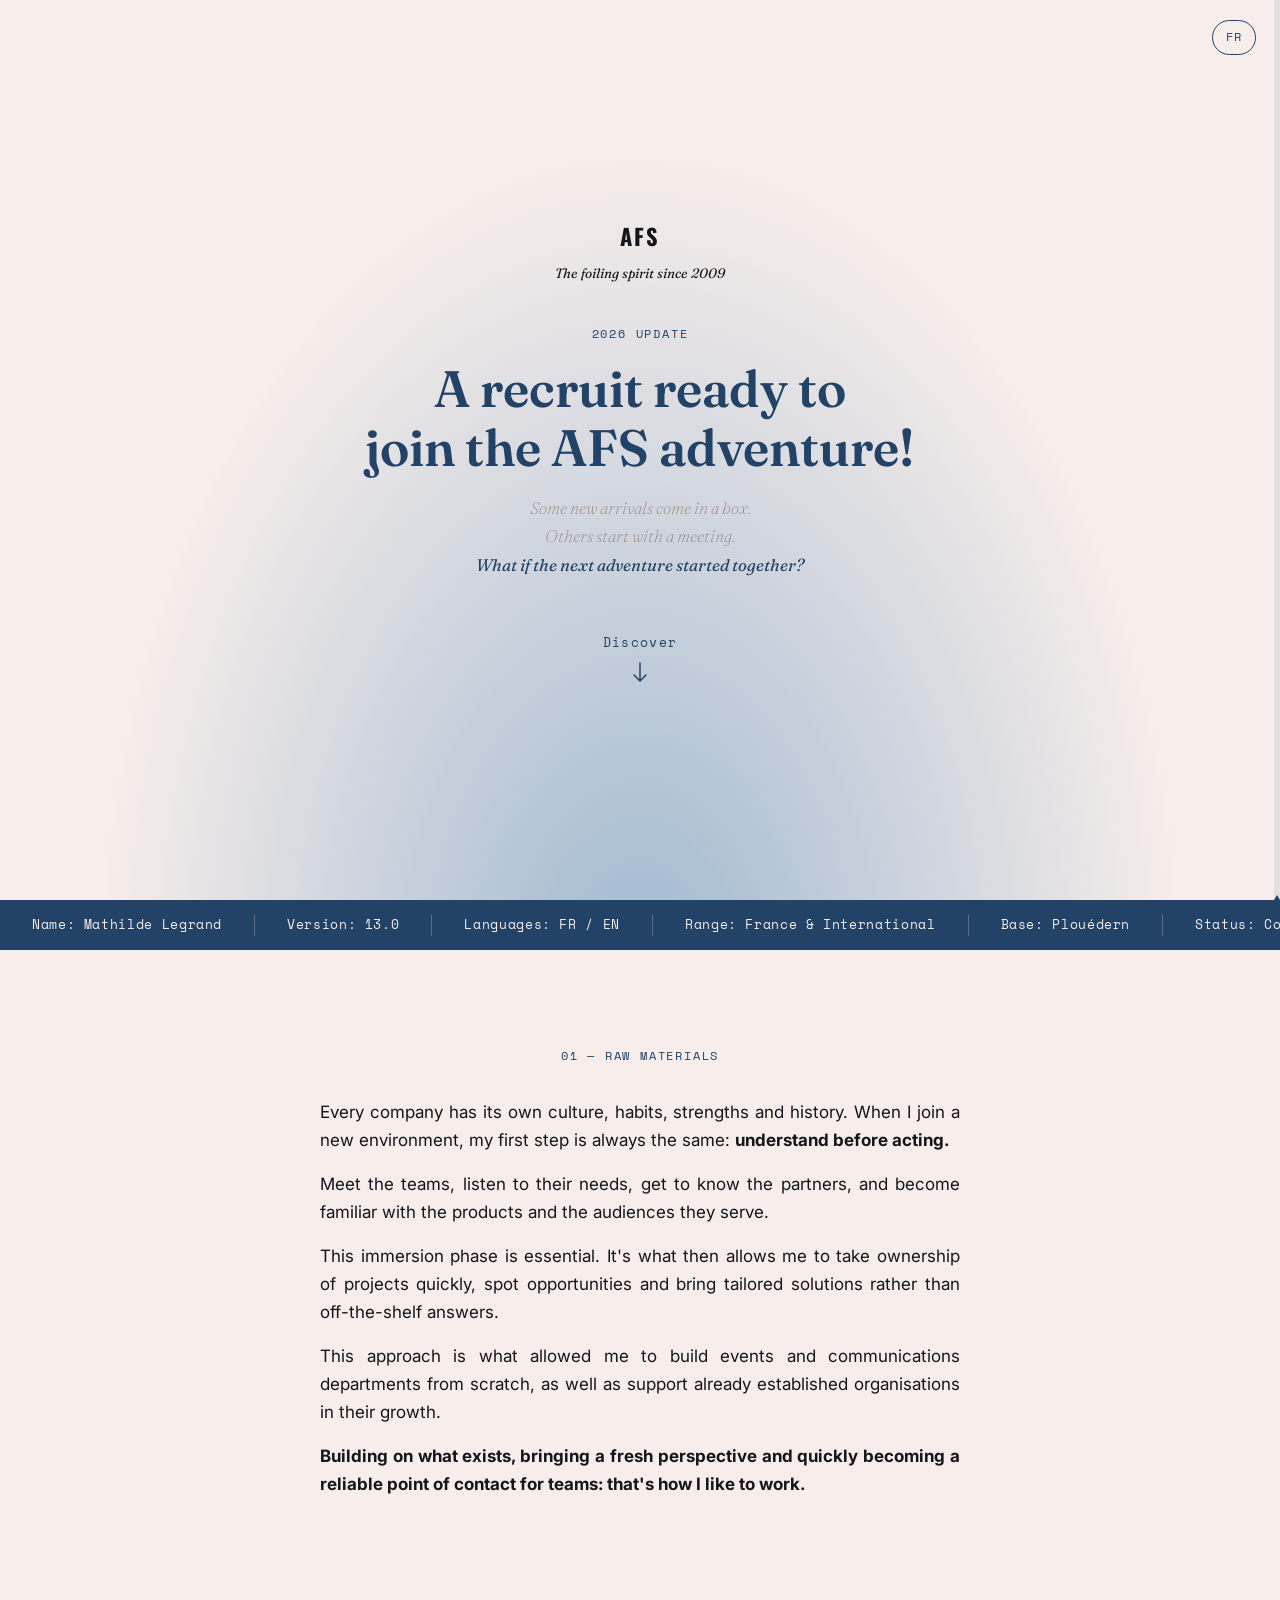
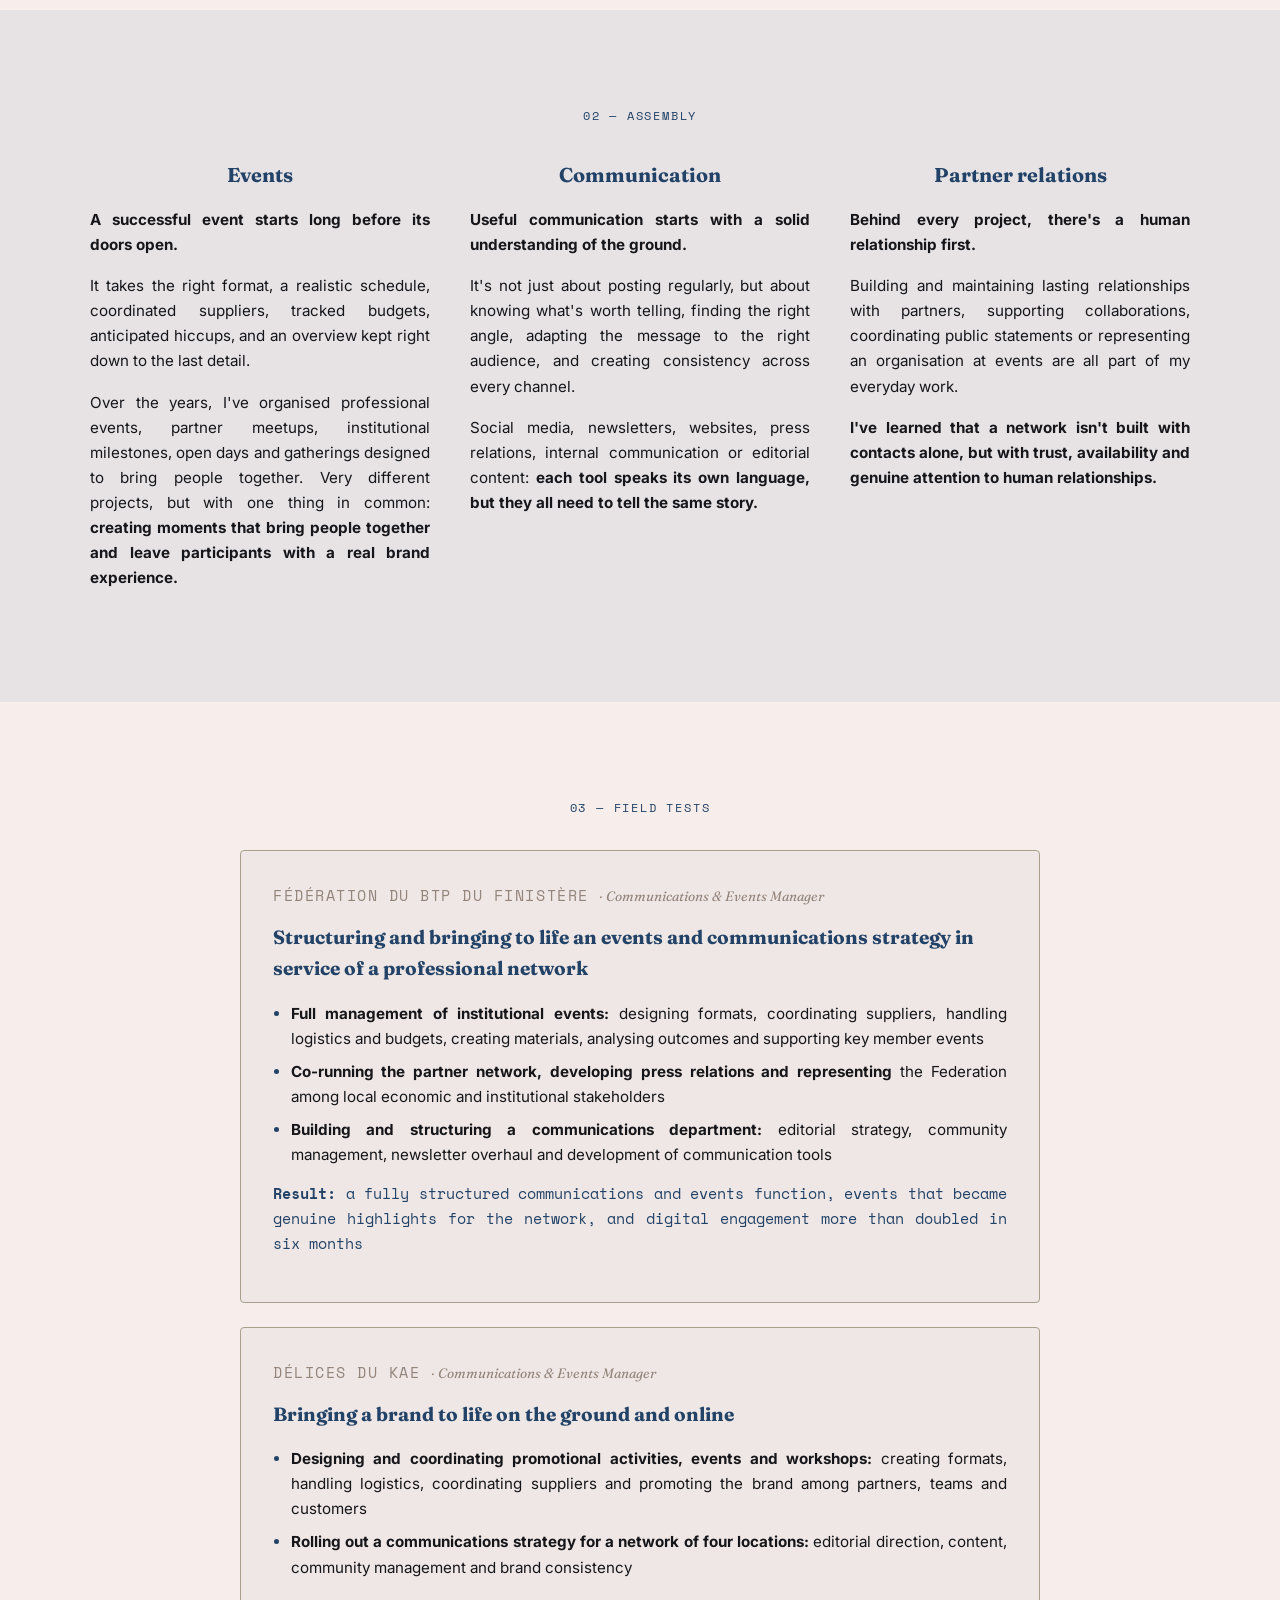
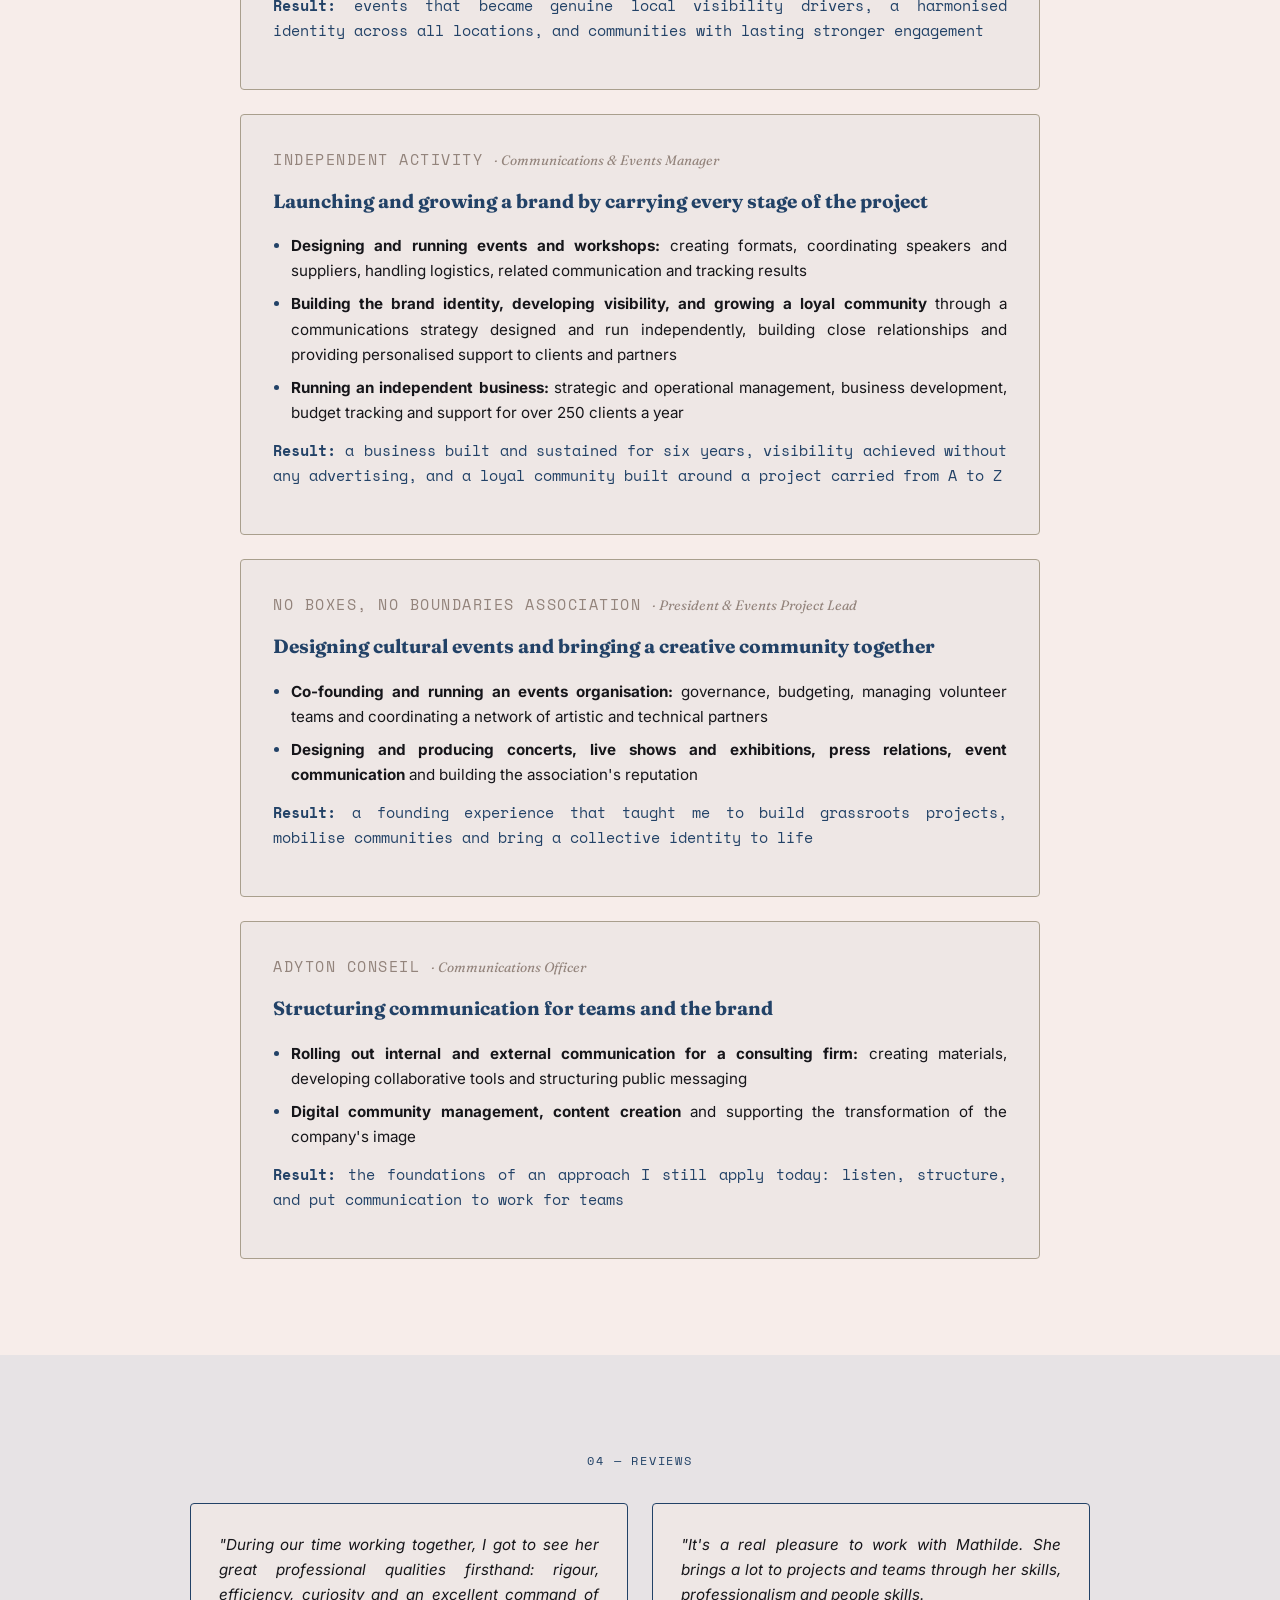
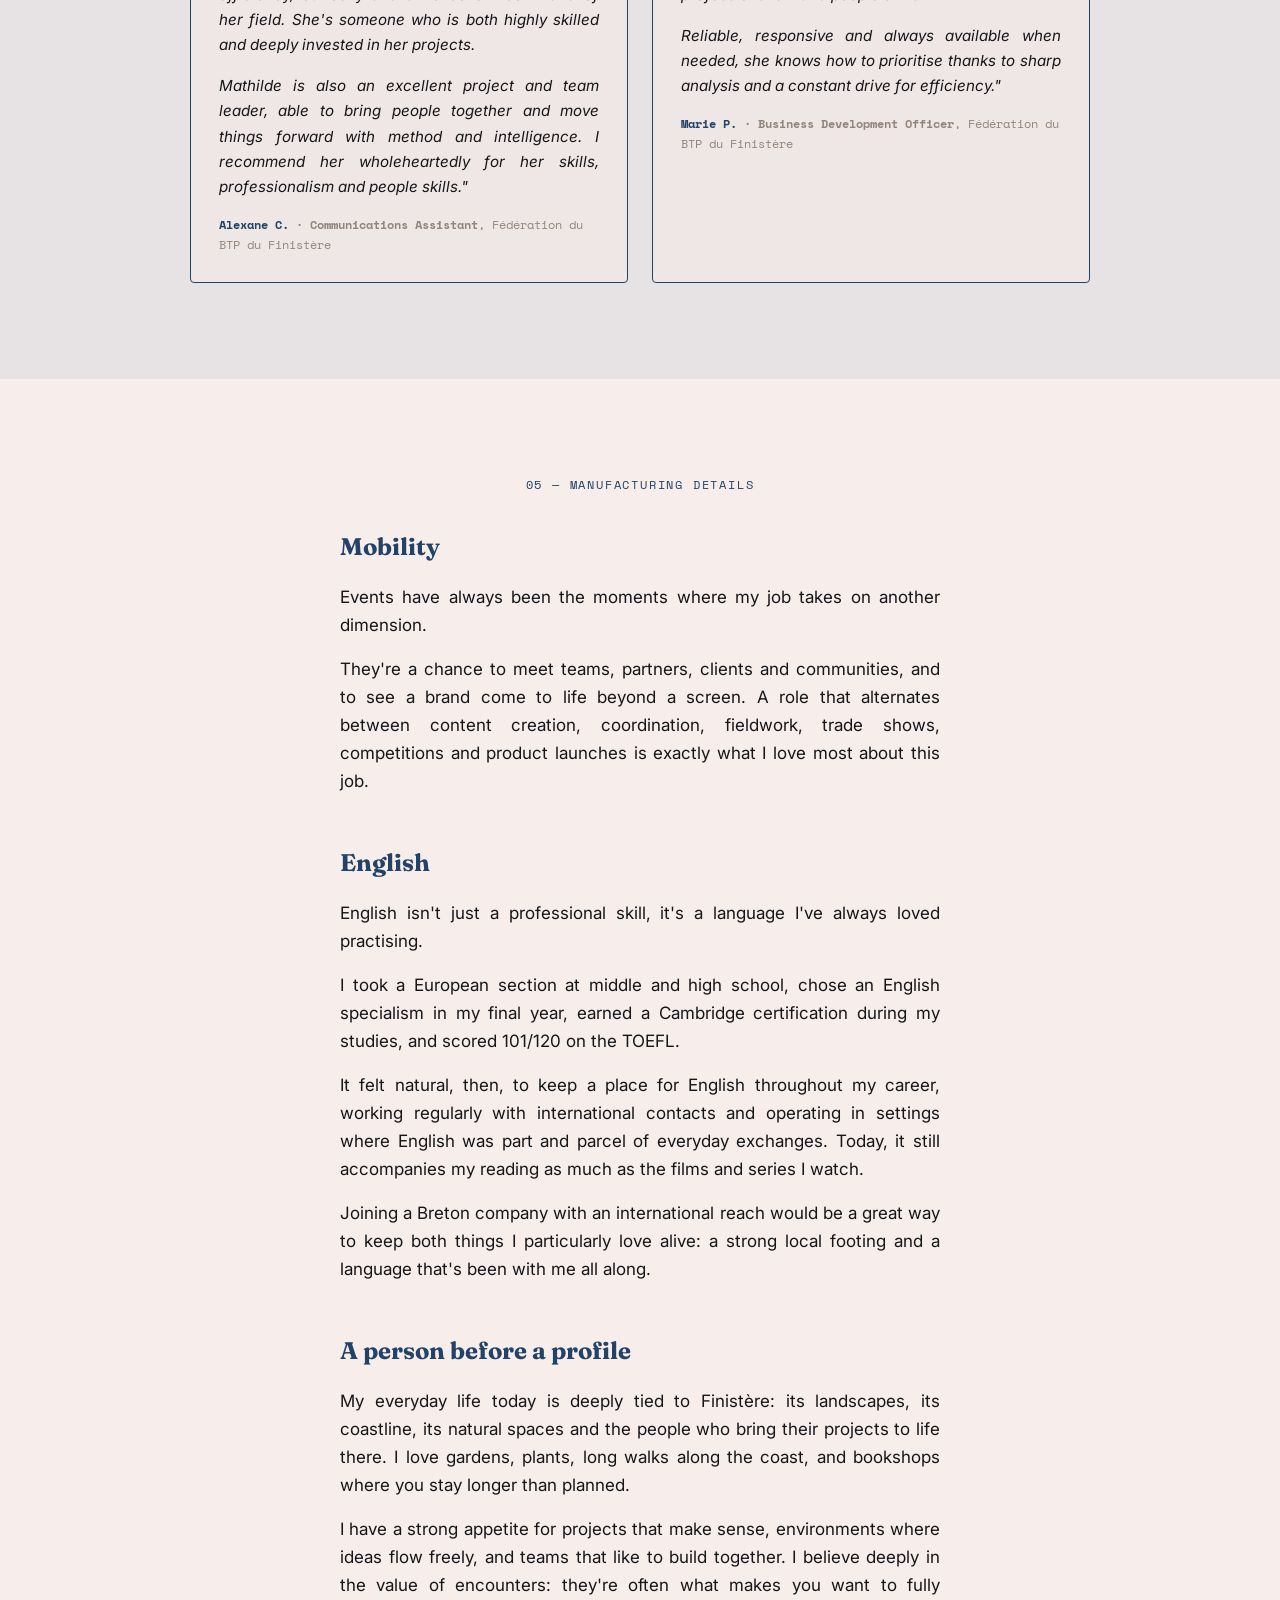
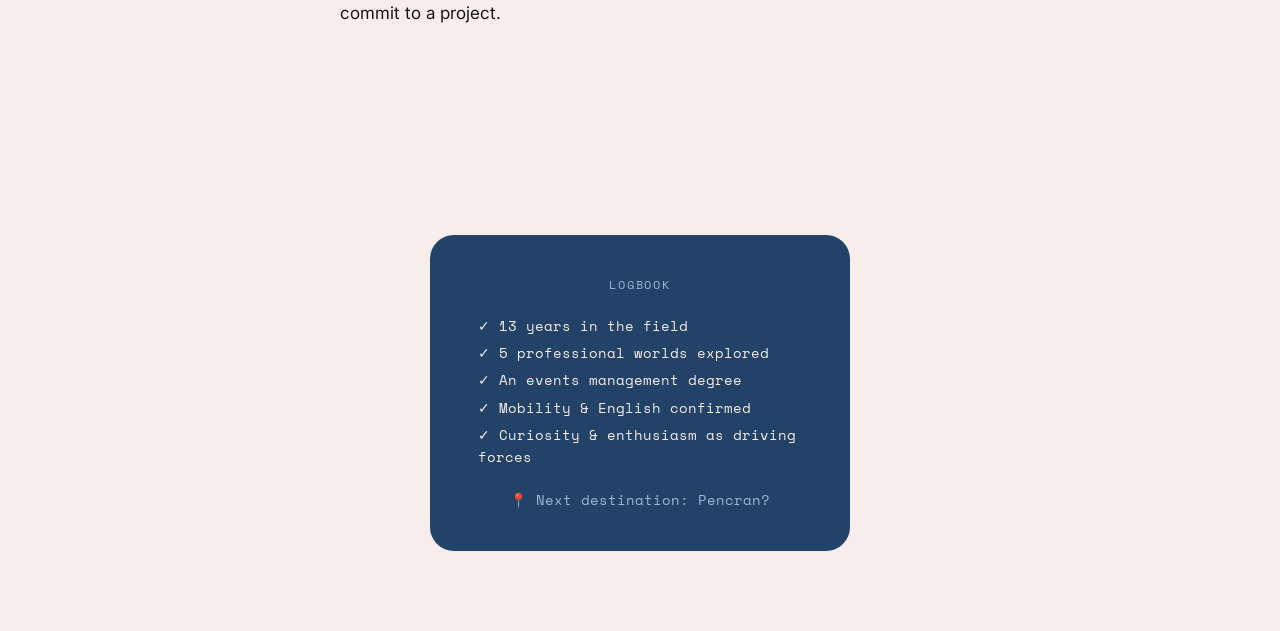
==== en/index.html @ 959505ef "Rename en-index.html to index.html" ====
<!DOCTYPE html>
<html lang="en">
<head>
<meta charset="UTF-8">
<meta name="viewport" content="width=device-width, initial-scale=1.0">
<title>Coming soon — AFS</title>
<meta name="description" content="A new profile is about to join the AFS team.">
<link rel="preconnect" href="https://fonts.googleapis.com">
<link rel="preconnect" href="https://fonts.gstatic.com" crossorigin>
<link href="https://fonts.googleapis.com/css2?family=Fraunces:ital,opsz,wght@0,9..144,400;0,9..144,600;1,9..144,500&family=Inter:wght@400;500;600&family=Oswald:wght@700&family=Space+Mono:wght@400;700&display=swap" rel="stylesheet">
<link rel="stylesheet" href="../style.css">
</head>
<body>

<div class="gauge" aria-hidden="true">
  <div class="gauge__fill"></div>
  <div class="gauge__mark"></div>
</div>

<a class="lang-toggle" href="../index.html">FR</a>

<header class="hero">
  <canvas id="wake" aria-hidden="true"></canvas>
  <div class="hero__inner">
  <p class="hero__logo">AFS</p>
<p class="hero__tagline">The foiling spirit since 2009</p>
<p class="hero__eyebrow">2026 update</p>
<h1 class="hero__title">A recruit ready to <br>join the AFS adventure!</h1>
<p class="hero__poetic">
  <span class="hero__poetic-line">Some new arrivals come in a box.</span><br>
  <span class="hero__poetic-line">Others start with a meeting.</span><br>
  <span class="hero__poetic-highlight">What if the next adventure started together?</span>
</p>
  <a href="#matieres" class="hero__scroll">
    <span>Discover</span>
    <svg width="14" height="20" viewBox="0 0 14 20" fill="none">
      <path d="M7 1V19M7 19L1 13M7 19L13 13" stroke="currentColor" stroke-width="1.5" stroke-linecap="round" stroke-linejoin="round"/>
    </svg>
  </a>
</div>
</header>

<div class="ticker" aria-hidden="true">
 <div class="ticker__track">
  <span>Name: Mathilde Legrand</span>
  <span>Version: 13.0</span>
  <span>Languages: FR / EN</span>
  <span>Range: France &amp; International</span>
  <span>Base: Plouédern</span>
  <span>Status: Coming soon</span>
  <span>Last update: August 2026</span>
  <span>Name: Mathilde Legrand</span>
  <span>Version: 13.0</span>
  <span>Languages: FR / EN</span>
  <span>Range: France &amp; International</span>
  <span>Base: Plouédern</span>
  <span>Status: Coming soon</span>
  <span>Last update: August 2026</span>
</div>
</div>

<main>

  <!-- SECTION 01 — RAW MATERIALS -->
  <section id="matieres" class="section">
    <div class="block" data-reveal>
      <p class="section__num">01 — Raw materials</p>
      <p class="block__text">Every company has its own culture, habits, strengths and history. When I join a new environment, my first step is always the same: <strong>understand before acting.</strong></p>
      <p class="block__text">Meet the teams, listen to their needs, get to know the partners, and become familiar with the products and the audiences they serve.</p>
      <p class="block__text">This immersion phase is essential. It's what then allows me to take ownership of projects quickly, spot opportunities and bring tailored solutions rather than off-the-shelf answers.</p>
      <p class="block__text">This approach is what allowed me to build events and communications departments from scratch, as well as support already established organisations in their growth.</p>
      <p class="block__text"><strong>Building on what exists, bringing a fresh perspective and quickly becoming a reliable point of contact for teams: that's how I like to work.</strong></p>
    </div>
  </section>

  <!-- SECTION 02 — ASSEMBLY -->
  <section id="assemblage" class="section section--alt">
    <p class="section__num section__num--center">02 — Assembly</p>
    <div class="assemble">
     <div class="assemble__item" data-reveal>
  <h3 class="assemble__title">Events</h3>
  <p><strong>A successful event starts long before its doors open.</strong></p>
  <p>It takes the right format, a realistic schedule, coordinated suppliers, tracked budgets, anticipated hiccups, and an overview kept right down to the last detail.</p>
  <p>Over the years, I've organised professional events, partner meetups, institutional milestones, open days and gatherings designed to bring people together. Very different projects, but with one thing in common:<strong> creating moments that bring people together and leave participants with a real brand experience.</strong></p>
</div>
<div class="assemble__item" data-reveal>
  <h3 class="assemble__title">Communication</h3>
  <p><strong>Useful communication starts with a solid understanding of the ground.</strong></p>
  <p>It's not just about posting regularly, but about knowing what's worth telling, finding the right angle, adapting the message to the right audience, and creating consistency across every channel.</p>
  <p>Social media, newsletters, websites, press relations, internal communication or editorial content: <strong>each tool speaks its own language, but they all need to tell the same story.</strong></p>
</div>
<div class="assemble__item" data-reveal>
  <h3 class="assemble__title">Partner relations</h3>
  <p><strong>Behind every project, there's a human relationship first.</strong></p>
  <p>Building and maintaining lasting relationships with partners, supporting collaborations, coordinating public statements or representing an organisation at events are all part of my everyday work.</p>
  <p><strong>I've learned that a network isn't built with contacts alone, but with trust, availability and genuine attention to human relationships.</strong></p>
</div>
    </div>
  </section>

  <!-- SECTION 03 — FIELD TESTS -->
  <section id="tests" class="section">
    <p class="section__num section__num--center">03 — Field tests</p>
    <div class="testgrid">
  <article class="testcard" data-reveal>
    <p class="testcard__company">Fédération du BTP du Finistère <span class="testcard__role">· Communications &amp; Events Manager</span></p>
<h3 class="testcard__mission">Structuring and bringing to life an events and communications strategy in service of a professional network</h3>
    <ul>
      <li><strong>Full management of institutional events:</strong> designing formats, coordinating suppliers, handling logistics and budgets, creating materials, analysing outcomes and supporting key member events</li>
      <li><strong>Co-running the partner network, developing press relations and representing</strong> the Federation among local economic and institutional stakeholders</li>
      <li><strong>Building and structuring a communications department:</strong> editorial strategy, community management, newsletter overhaul and development of communication tools</li>
    </ul>
   <p class="testcard__result"><strong>Result:</strong> a fully structured communications and events function, events that became genuine highlights for the network, and digital engagement more than doubled in six months</p>
  </article>

  <article class="testcard" data-reveal>
  <p class="testcard__company">Délices du Kae <span class="testcard__role">· Communications &amp; Events Manager</span></p>
<h3 class="testcard__mission">Bringing a brand to life on the ground and online</h3>
    <ul>
      <li><strong>Designing and coordinating promotional activities, events and workshops:</strong> creating formats, handling logistics, coordinating suppliers and promoting the brand among partners, teams and customers</li>
      <li><strong>Rolling out a communications strategy for a network of four locations:</strong> editorial direction, content, community management and brand consistency</li>
    </ul>
    <p class="testcard__result"><strong>Result:</strong> events that became genuine local visibility drivers, a harmonised identity across all locations, and communities with lasting stronger engagement</p>
  </article>

  <article class="testcard" data-reveal>
   <p class="testcard__company">Independent activity <span class="testcard__role">· Communications &amp; Events Manager</span></p>
<h3 class="testcard__mission">Launching and growing a brand by carrying every stage of the project</h3>
        <ul>
      <li><strong>Designing and running events and workshops:</strong> creating formats, coordinating speakers and suppliers, handling logistics, related communication and tracking results</li>
      <li><strong>Building the brand identity, developing visibility, and growing a loyal community</strong> through a communications strategy designed and run independently, building close relationships and providing personalised support to clients and partners</li>
      <li><strong>Running an independent business:</strong> strategic and operational management, business development, budget tracking and support for over 250 clients a year</li>
    </ul>
    <p class="testcard__result"><strong>Result:</strong> a business built and sustained for six years, visibility achieved without any advertising, and a loyal community built around a project carried from A to Z</p>
      </article>

  <article class="testcard" data-reveal>
   <p class="testcard__company">No Boxes, No Boundaries association <span class="testcard__role">· President &amp; Events Project Lead</span></p>
<h3 class="testcard__mission">Designing cultural events and bringing a creative community together</h3>
    <ul>
      <li><strong>Co-founding and running an events organisation:</strong> governance, budgeting, managing volunteer teams and coordinating a network of artistic and technical partners</li>
      <li><strong>Designing and producing concerts, live shows and exhibitions, press relations, event communication</strong> and building the association's reputation</li>
    </ul>
   <p class="testcard__result"><strong>Result:</strong> a founding experience that taught me to build grassroots projects, mobilise communities and bring a collective identity to life</p>
  </article>

  <article class="testcard" data-reveal>
 <p class="testcard__company">Adyton Conseil <span class="testcard__role">· Communications Officer</span></p>
<h3 class="testcard__mission">Structuring communication for teams and the brand</h3>
        <ul>
      <li><strong>Rolling out internal and external communication for a consulting firm:</strong> creating materials, developing collaborative tools and structuring public messaging</li>
      <li><strong>Digital community management, content creation</strong> and supporting the transformation of the company's image</li>
    </ul>
    <p class="testcard__result"><strong>Result:</strong> the foundations of an approach I still apply today: listen, structure, and put communication to work for teams</p>
  </article>
</div>
  </section>

  <!-- SECTION 04 — REVIEWS -->
  <section id="avis" class="section section--alt">
    <p class="section__num section__num--center">04 — Reviews</p>
    <div class="reviews">
      <blockquote class="review" data-reveal>
  <p class="review__text">"During our time working together, I got to see her great professional qualities firsthand: rigour, efficiency, curiosity and an excellent command of her field. She's someone who is both highly skilled and deeply invested in her projects.</p>
  <p class="review__text">Mathilde is also an excellent project and team leader, able to bring people together and move things forward with method and intelligence. I recommend her wholeheartedly for her skills, professionalism and people skills."</p>
  <footer class="review__author">Alexane C. <span><strong>· Communications Assistant</strong>, Fédération du BTP du Finistère</span></footer>
</blockquote>
      <blockquote class="review" data-reveal>
        <p class="review__text">"It's a real pleasure to work with Mathilde. She brings a lot to projects and teams through her skills, professionalism and people skills.</p>
        <p class="review__text">Reliable, responsive and always available when needed, she knows how to prioritise thanks to sharp analysis and a constant drive for efficiency."</p>
        <footer class="review__author">Marie P. <span><strong>· Business Development Officer</strong>, Fédération du BTP du Finistère</span></footer>
      </blockquote>
    </div>
  </section>

  <!-- SECTION 05 — MANUFACTURING DETAILS -->
  <section id="fabrication" class="section">
    <p class="section__num section__num--center">05 — Manufacturing details</p>
    <div class="fabrication">
      <div class="block block--narrow" data-reveal>
  <h3 class="block__title">Mobility</h3>
  <p class="block__text">Events have always been the moments where my job takes on another dimension.</p>
  <p class="block__text">They're a chance to meet teams, partners, clients and communities, and to see a brand come to life beyond a screen. A role that alternates between content creation, coordination, fieldwork, trade shows, competitions and product launches is exactly what I love most about this job.</p>
</div>
<div class="block block--narrow" data-reveal>
  <h3 class="block__title">English</h3>
  <p class="block__text">English isn't just a professional skill, it's a language I've always loved practising.</p>
  <p class="block__text">I took a European section at middle and high school, chose an English specialism in my final year, earned a Cambridge certification during my studies, and scored 101/120 on the TOEFL.</p>
  <p class="block__text">It felt natural, then, to keep a place for English throughout my career, working regularly with international contacts and operating in settings where English was part and parcel of everyday exchanges. Today, it still accompanies my reading as much as the films and series I watch.</p>
  <p class="block__text">Joining a Breton company with an international reach would be a great way to keep both things I particularly love alive: a strong local footing and a language that's been with me all along.</p>
</div>
      <div class="block block--narrow" data-reveal>
        <h3 class="block__title">A person before a profile</h3>
        <p class="block__text">My everyday life today is deeply tied to Finistère: its landscapes, its coastline, its natural spaces and the people who bring their projects to life there. I love gardens, plants, long walks along the coast, and bookshops where you stay longer than planned.</p>
        <p class="block__text">I have a strong appetite for projects that make sense, environments where ideas flow freely, and teams that like to build together. I believe deeply in the value of encounters: they're often what makes you want to fully commit to a project.</p>
      </div>
    </div>
  </section>

 
</main>

<footer class="footer">
  <div class="logbook" id="logbookBtn" role="button" tabindex="0" aria-pressed="false">
    <div class="logbook__content">
      <div>
        <p class="logbook__title">Logbook</p>
        <ul class="logbook__list">
          <li>✓ 13 years in the field</li>
          <li>✓ 5 professional worlds explored</li>
          <li>✓ An events management degree</li>
          <li>✓ Mobility &amp; English confirmed</li>
          <li>✓ Curiosity &amp; enthusiasm as driving forces</li>
        </ul>
        <p class="logbook__destination">📍 Next destination: Pencran?</p>
      </div>
    </div>
    <p class="logbook__reveal" id="logbookReveal" aria-live="polite">Ready to come aboard with AFS!</p>
  </div>
</footer>

<script src="../script.js"></script>
</body>
</html>
---- style.css ----
:root {
  --sand: #f7edea;
  --stone: #dcdcdc;
  --taupe: #ac9593;
  --taupe-soft: #a99f8d;
  --taupe-mid: #93847c;
  --blue-deep: #224267;
  --blue-light: #8ca4bd;
  --blue-lighter: #9eb8d0;
  --ink: #16161a;

  --bg-alt: color-mix(in srgb, var(--blue-lighter) 18%, var(--sand));
  --card-bg: color-mix(in srgb, var(--stone) 35%, var(--sand));

  --font-display: 'Fraunces', serif;
  --font-body: 'Inter', sans-serif;
  --font-mono: 'Space Mono', monospace;

  --scroll: 0;
}

* { box-sizing: border-box; }
html { scroll-behavior: smooth; }

body {
  margin: 0;
  background: var(--sand);
  color: var(--ink);
  font-family: var(--font-body);
  font-size: 17px;
  line-height: 1.65;
}
.block__text,
.assemble__item p,
.testcard p,
.testcard li,
.review__text {
  text-align: justify;
  hyphens: auto;
}
a { color: inherit; }
:focus-visible { outline: 2px solid var(--blue-deep); outline-offset: 3px; }

/* ---------- Jauge de portance ---------- */
.gauge { position: fixed; top: 0; right: 0; width: 6px; height: 100vh; background: rgba(34, 66, 103, 0.08); z-index: 50; }
.gauge__fill { position: absolute; bottom: 0; left: 0; width: 100%; height: calc(var(--scroll) * 100%); background: linear-gradient(to top, var(--blue-deep), var(--blue-lighter)); transition: height 0.1s linear; }
.gauge__mark { position: absolute; left: 50%; bottom: calc(var(--scroll) * 100%); transform: translate(-50%, 50%); width: 0; height: 0; border-left: 6px solid transparent; border-right: 6px solid transparent; border-bottom: 10px solid var(--blue-deep); transition: bottom 0.1s linear; }
@media (max-width: 720px) {
  .gauge { top: 0; left: 0; right: 0; width: 100%; height: 4px; }
  .gauge__fill { height: 100%; width: calc(var(--scroll) * 100%); }
  .gauge__mark { left: calc(var(--scroll) * 100%); bottom: auto; top: 50%; transform: translate(-50%, -50%) rotate(90deg); }
}

/* ---------- Lang toggle ---------- */
.lang-toggle {
  position: fixed;
  top: 1.25rem;
  right: 1.5rem;
  z-index: 45;
  background: var(--sand);
  border: 1px solid var(--blue-deep);
  color: var(--blue-deep);
  font-family: var(--font-mono);
  font-size: 0.75rem;
  letter-spacing: 0.1em;
  padding: 0.4rem 0.8rem;
  border-radius: 999px;
  text-decoration: none;
  transition: background 0.3s ease, color 0.3s ease;
}
.lang-toggle:hover { background: var(--blue-deep); color: var(--sand); }
.lang-toggle { animation: pulse-glow 4s ease-in-out 1; animation-delay: 1.5s; }

/* ---------- Hero ---------- */
.hero {
  position: relative;
  min-height: 100vh;
  display: flex;
  align-items: center;
  justify-content: center;
  text-align: center;
  overflow: hidden;
  padding: 2rem;
  background: radial-gradient(ellipse at 50% 110%, var(--blue-lighter) 0%, transparent 60%), var(--sand);
}
#wake { position: absolute; inset: 0; width: 100%; height: 100%; pointer-events: none; }
.hero__inner { position: relative; z-index: 2; max-width: 640px; }

.hero__logo {
  font-family: 'Oswald', sans-serif;
  font-weight: 700;
  text-transform: uppercase;
  letter-spacing: 0.08em;
  font-size: 1.4rem;
  color: var(--ink);
  margin: 0 0 0.4rem;
}
.hero__tagline {
  font-family: var(--font-display);
  font-style: italic;
  font-weight: 400;
  font-size: 0.85rem;
  color: var(--ink);
  margin: 0 0 2.5rem;
}
.hero__eyebrow {
  font-family: var(--font-mono);
  font-size: 0.75rem;
  letter-spacing: 0.15em;
  text-transform: uppercase;
  color: var(--blue-deep);
  margin: 0 0 1rem;
}
.hero__title {
  font-family: var(--font-display);
  font-weight: 600;
  font-size: clamp(2rem, 5vw, 3.2rem);
  line-height: 1.15;
  margin: 0 0 1rem;
  color: var(--blue-deep);
}
.hero__poetic {
  font-family: var(--font-display);
  font-style: italic;
  font-size: 1.05rem;
  line-height: 1.7;
  margin: 0 0 3rem;
}
.hero__poetic-line { font-weight: 144; color: var(--taupe-mid); }
.hero__poetic-highlight { font-weight: 400; color: var(--blue-deep); }

.hero__scroll {
  display: inline-flex;
  flex-direction: column;
  align-items: center;
  gap: 0.5rem;
  text-decoration: none;
  color: var(--blue-deep);
  font-family: var(--font-mono);
  font-size: 0.8rem;
  letter-spacing: 0.1em;
  animation: bob 2.4s ease-in-out infinite;
}
@keyframes bob { 0%, 100% { transform: translateY(0); } 50% { transform: translateY(6px); } }

/* ---------- Ticker ---------- */
.ticker { overflow: hidden; background: var(--blue-deep); padding: 0.9rem 0; }
.ticker__track { display: flex; width: max-content; animation: ticker 22s linear infinite; }
.ticker__track span {
  color: var(--sand);
  font-family: var(--font-mono);
  font-size: 0.8rem;
  letter-spacing: 0.05em;
  padding: 0 2rem;
  white-space: nowrap;
  border-right: 1px solid rgba(247, 237, 234, 0.25);
}
@keyframes ticker { from { transform: translateX(0); } to { transform: translateX(-50%); } }
@media (prefers-reduced-motion: reduce) { .ticker__track { animation: none; flex-wrap: wrap; } }

/* ---------- Sections ---------- */
.section { padding: 6rem 1.5rem; }
.section--alt { background: var(--bg-alt); }
.section__num {
  font-family: var(--font-mono);
  font-size: 0.75rem;
  letter-spacing: 0.15em;
  text-transform: uppercase;
  color: var(--blue-deep);
  text-align: center;
  margin: 0 auto 2rem;
}
[data-reveal] { opacity: 0; transform: translateY(24px); transition: opacity 0.7s ease, transform 0.7s ease; }
[data-reveal].is-visible { opacity: 1; transform: translateY(0); }

/* ---------- Blocks ---------- */
.block { max-width: 640px; margin: 0 auto; }
.block--narrow { max-width: 600px; margin: 0 auto 3rem; }
.block__title { font-family: var(--font-display); font-size: 1.5rem; color: var(--blue-deep); margin: 0 0 1rem; }
.block__text { margin: 0 0 1rem; }

/* ---------- Assemblage ---------- */
.assemble { display: grid; grid-template-columns: repeat(3, 1fr); gap: 2.5rem; max-width: 1100px; margin: 0 auto; }
@media (max-width: 900px) { .assemble { grid-template-columns: 1fr; } }
.assemble__title { text-align: center; font-family: var(--font-display); font-size: 1.25rem; color: var(--blue-deep); margin: 0 0 1rem; }
.assemble__item p { font-size: 0.95rem; margin: 0 0 1rem; }

/* ---------- Tests terrain ---------- */
.testgrid { display: grid; gap: 1.5rem; max-width: 800px; margin: 0 auto; }
.testcard { background: var(--card-bg); border: 1px solid var(--taupe-soft); border-radius: 4px; padding: 2rem; }
.testcard__company {
  font-family: var(--font-mono);
  font-size: 0.75rem;
  letter-spacing: 0.1em;
  text-transform: uppercase;
  color: var(--taupe-mid);
  margin: 0 0 1rem;
}
.testcard__role {
  font-family: var(--font-display);
  font-style: italic;
  font-size: 0.85rem;
  letter-spacing: 0;
  text-transform: none;
  color: var(--taupe-mid);
}
.testcard__result {
  font-family: var(--font-mono);
  font-size: 0.85rem;
  color: var(--blue-deep);
  font-weight: 400;
  margin-top: 1.25rem;
}
.testcard__mission { font-family: var(--font-display); font-size: 1.2rem; color: var(--blue-deep); margin: 0 0 1rem; }
.testcard p { font-size: 0.95rem; margin: 0 0 0.85rem; }
.testcard ul { margin: 0 0 0.85rem; padding-left: 1.1rem; }
.testcard li { margin: 0 0 0.5rem; font-size: 0.95rem; }
.testcard li::marker { color: var(--blue-deep); }

/* ---------- Avis ---------- */
.reviews { display: grid; grid-template-columns: repeat(2, 1fr); gap: 1.5rem; max-width: 900px; margin: 0 auto; }
@media (max-width: 700px) { .reviews { grid-template-columns: 1fr; } }
.review {
  margin: 0;
  background: var(--card-bg);
  border-radius: 4px;
  padding: 1.75rem;
  border: 1px solid var(--blue-deep);
}
.review__text { margin: 0 0 1rem; font-size: 0.95rem; font-style: italic; }
.review__author { font-family: var(--font-mono); font-size: 0.75rem; color: var(--blue-deep); font-weight: 700; }
.review__author span { color: var(--taupe-mid); font-weight: 400; }

/* ---------- Fabrication ---------- */
.fabrication { display: block; }

/* ---------- CTA final ---------- */
.footer { text-align: center; padding: 4rem 1.5rem 5rem; }

.logbook {
  display: inline-block;
  cursor: pointer;
  background: var(--blue-deep);
  color: var(--sand);
  border-radius: 24px;
  padding: 2.5rem 3rem;
  max-width: 420px;
  animation: pulse-glow 3s ease-in-out infinite;
  transition: padding 0.4s ease, border-radius 0.4s ease;
}
.logbook:focus-visible { outline: 2px solid var(--ink); outline-offset: 4px; }

@keyframes pulse-glow {
  0%, 100% { box-shadow: 0 0 0 0 rgba(34, 66, 103, 0.35); }
  50% { box-shadow: 0 0 0 14px rgba(34, 66, 103, 0); }
}

.logbook__content {
  display: grid;
  grid-template-rows: 1fr;
  transition: grid-template-rows 0.4s ease, opacity 0.3s ease;
  opacity: 1;
}
.logbook__content > div { overflow: hidden; }

.logbook__title {
  font-family: var(--font-mono);
  font-size: 0.75rem;
  letter-spacing: 0.15em;
  text-transform: uppercase;
  color: var(--blue-lighter);
  margin: 0 0 1.25rem;
}
.logbook__list { list-style: none; padding: 0; margin: 0 0 1.25rem; text-align: left; font-family: var(--font-mono); font-size: 0.85rem; }
.logbook__list li { margin: 0.3rem 0; }
.logbook__destination { font-family: var(--font-mono); font-size: 0.85rem; color: var(--blue-lighter); margin: 0; }

.logbook__reveal {
  font-family: var(--font-display);
  font-style: italic;
  font-size: 1.15rem;
  margin: 0;
  max-height: 0;
  opacity: 0;
  overflow: hidden;
  transition: opacity 0.4s ease 0.15s, max-height 0.4s ease 0.15s;
}

.logbook.is-revealed .logbook__content { grid-template-rows: 0fr; opacity: 0; }
.logbook.is-revealed .logbook__reveal { opacity: 1; max-height: 3rem; }
.logbook.is-revealed {
  padding: 1.75rem 3rem;
  border-radius: 999px;
}

@media (prefers-reduced-motion: reduce) { .logbook { animation: none; } }
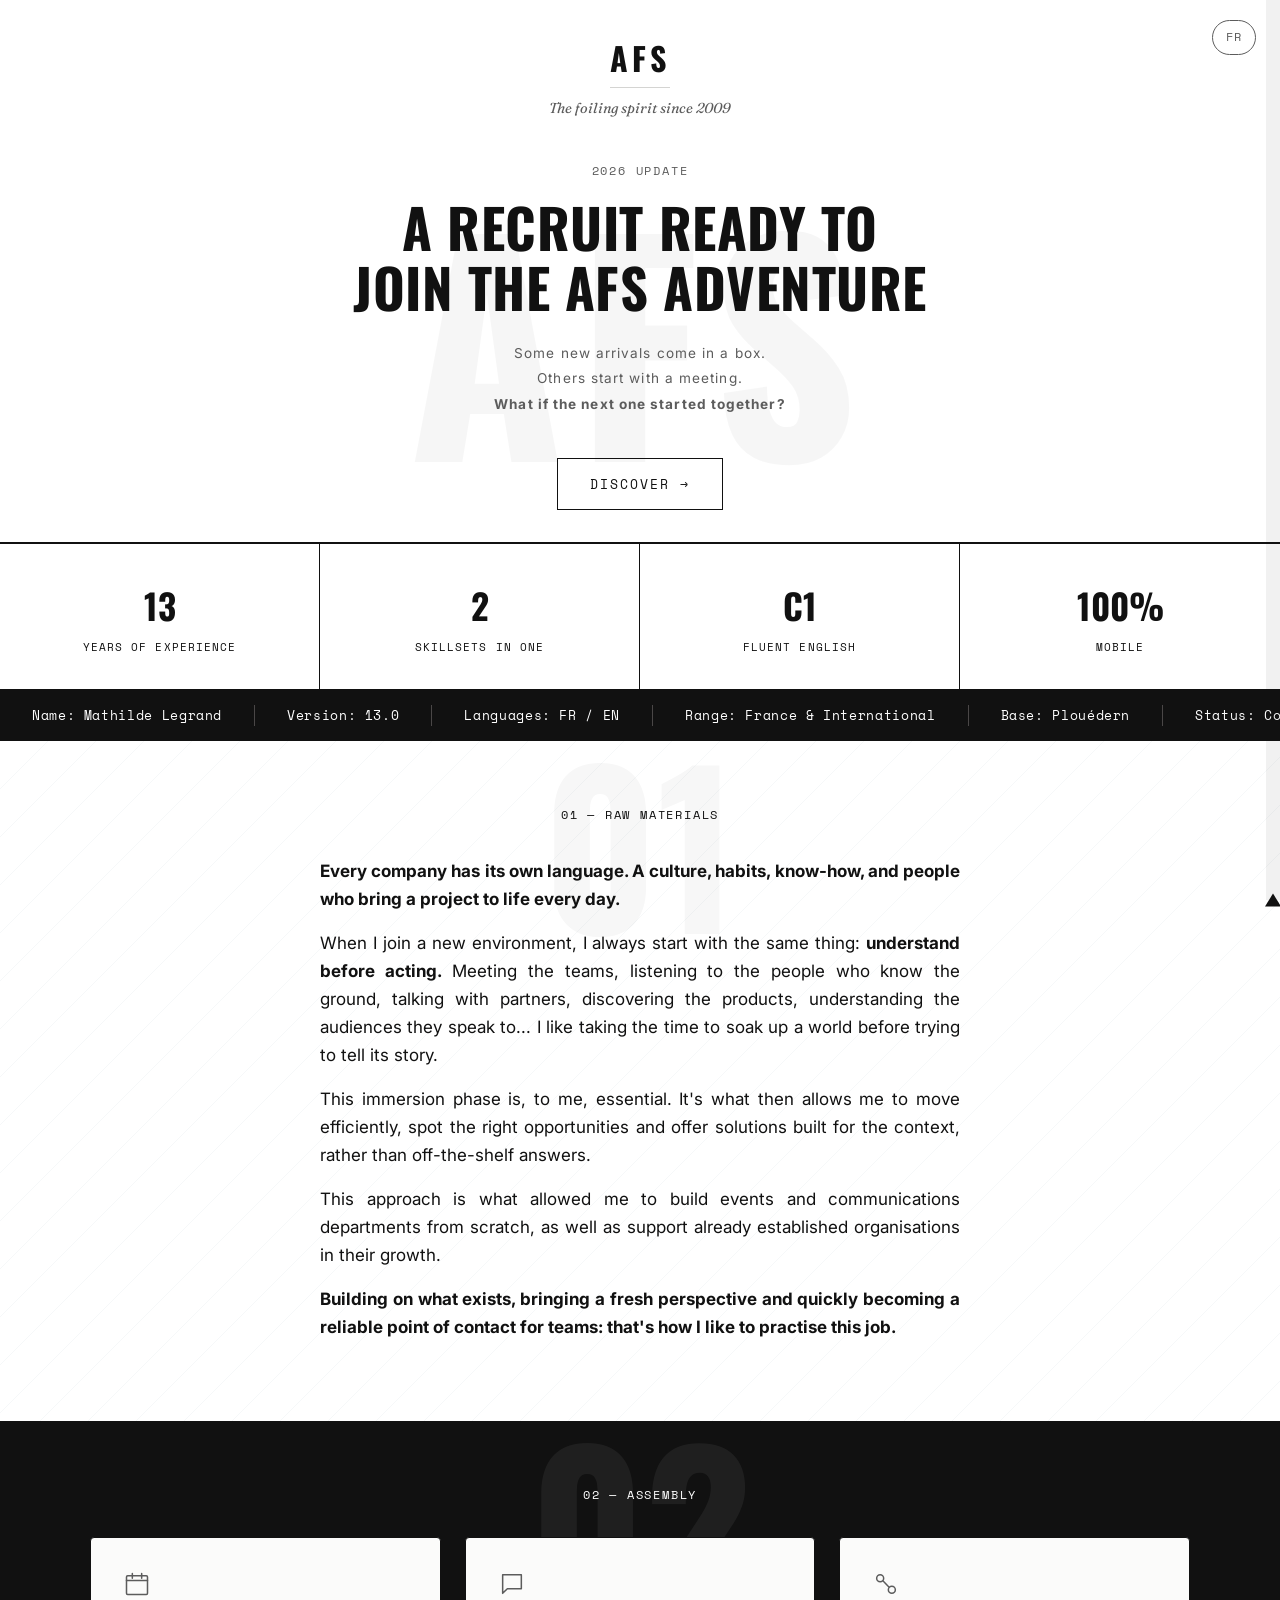
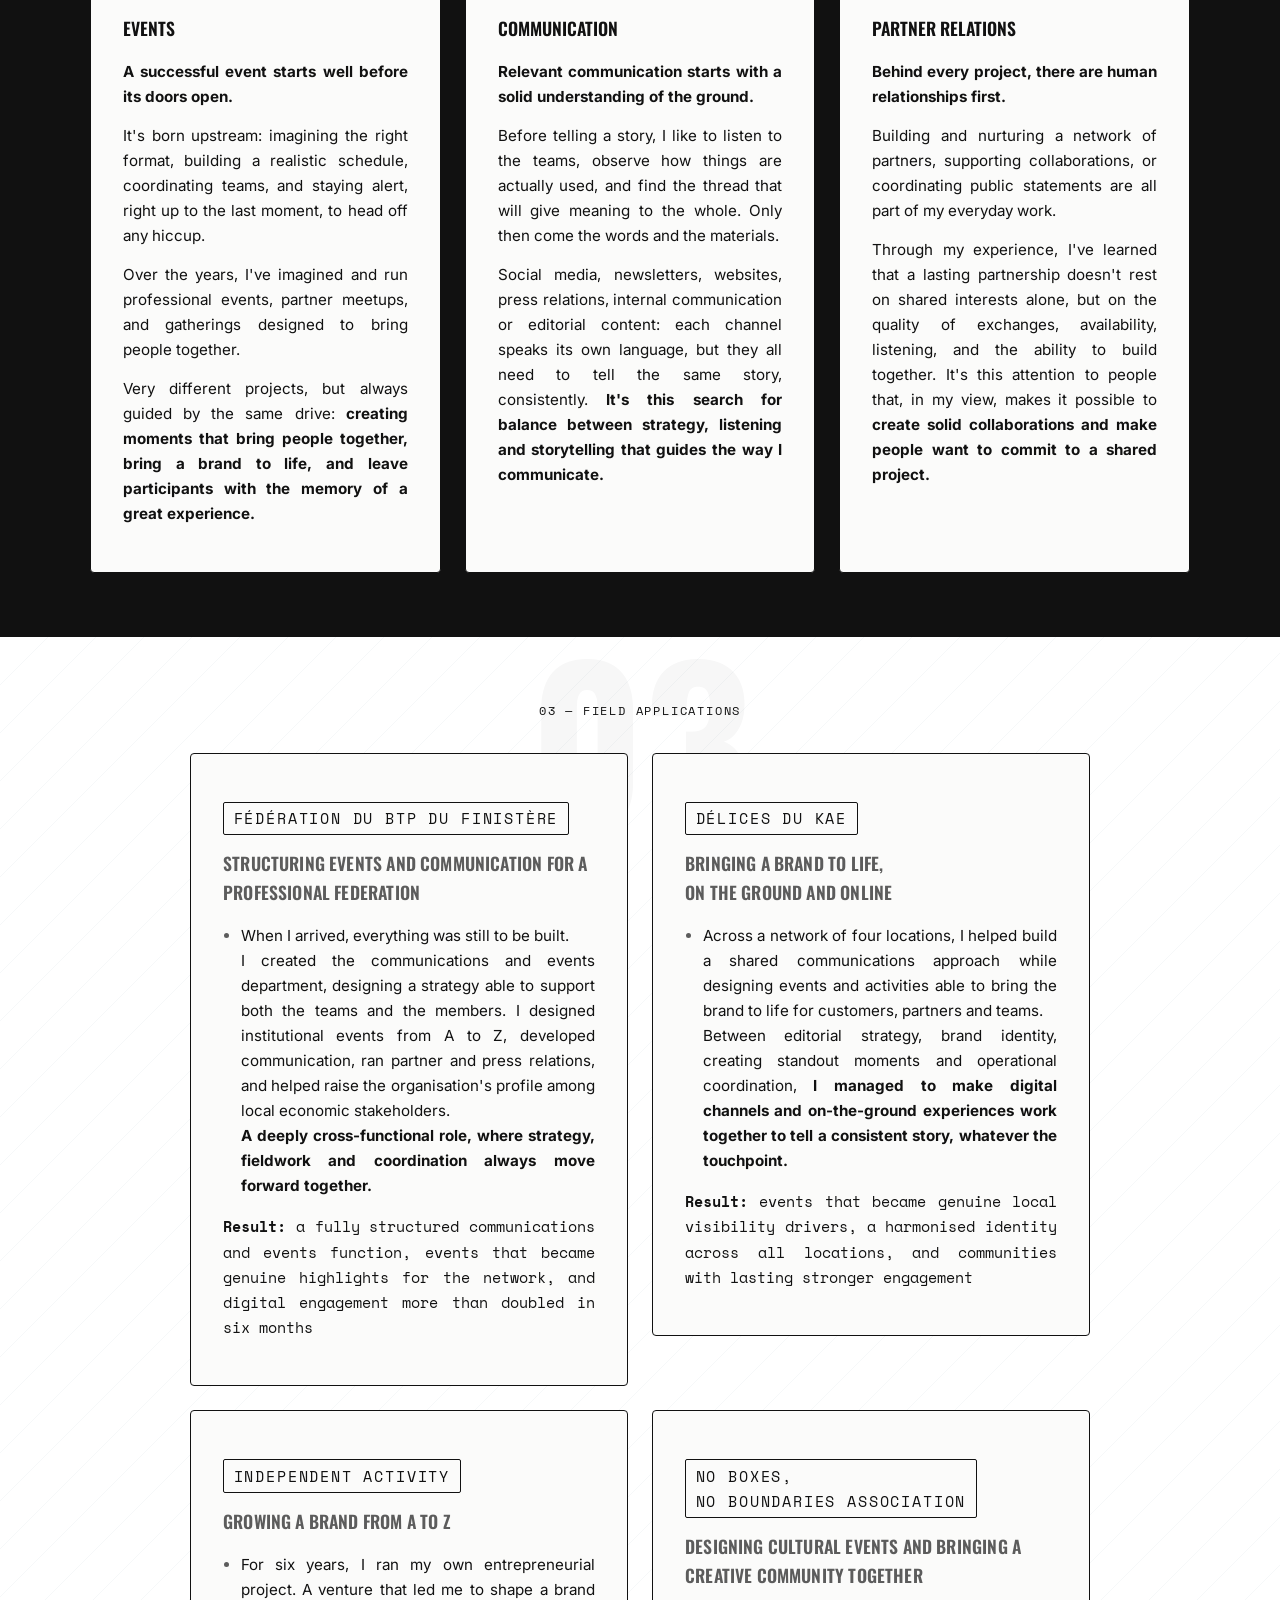
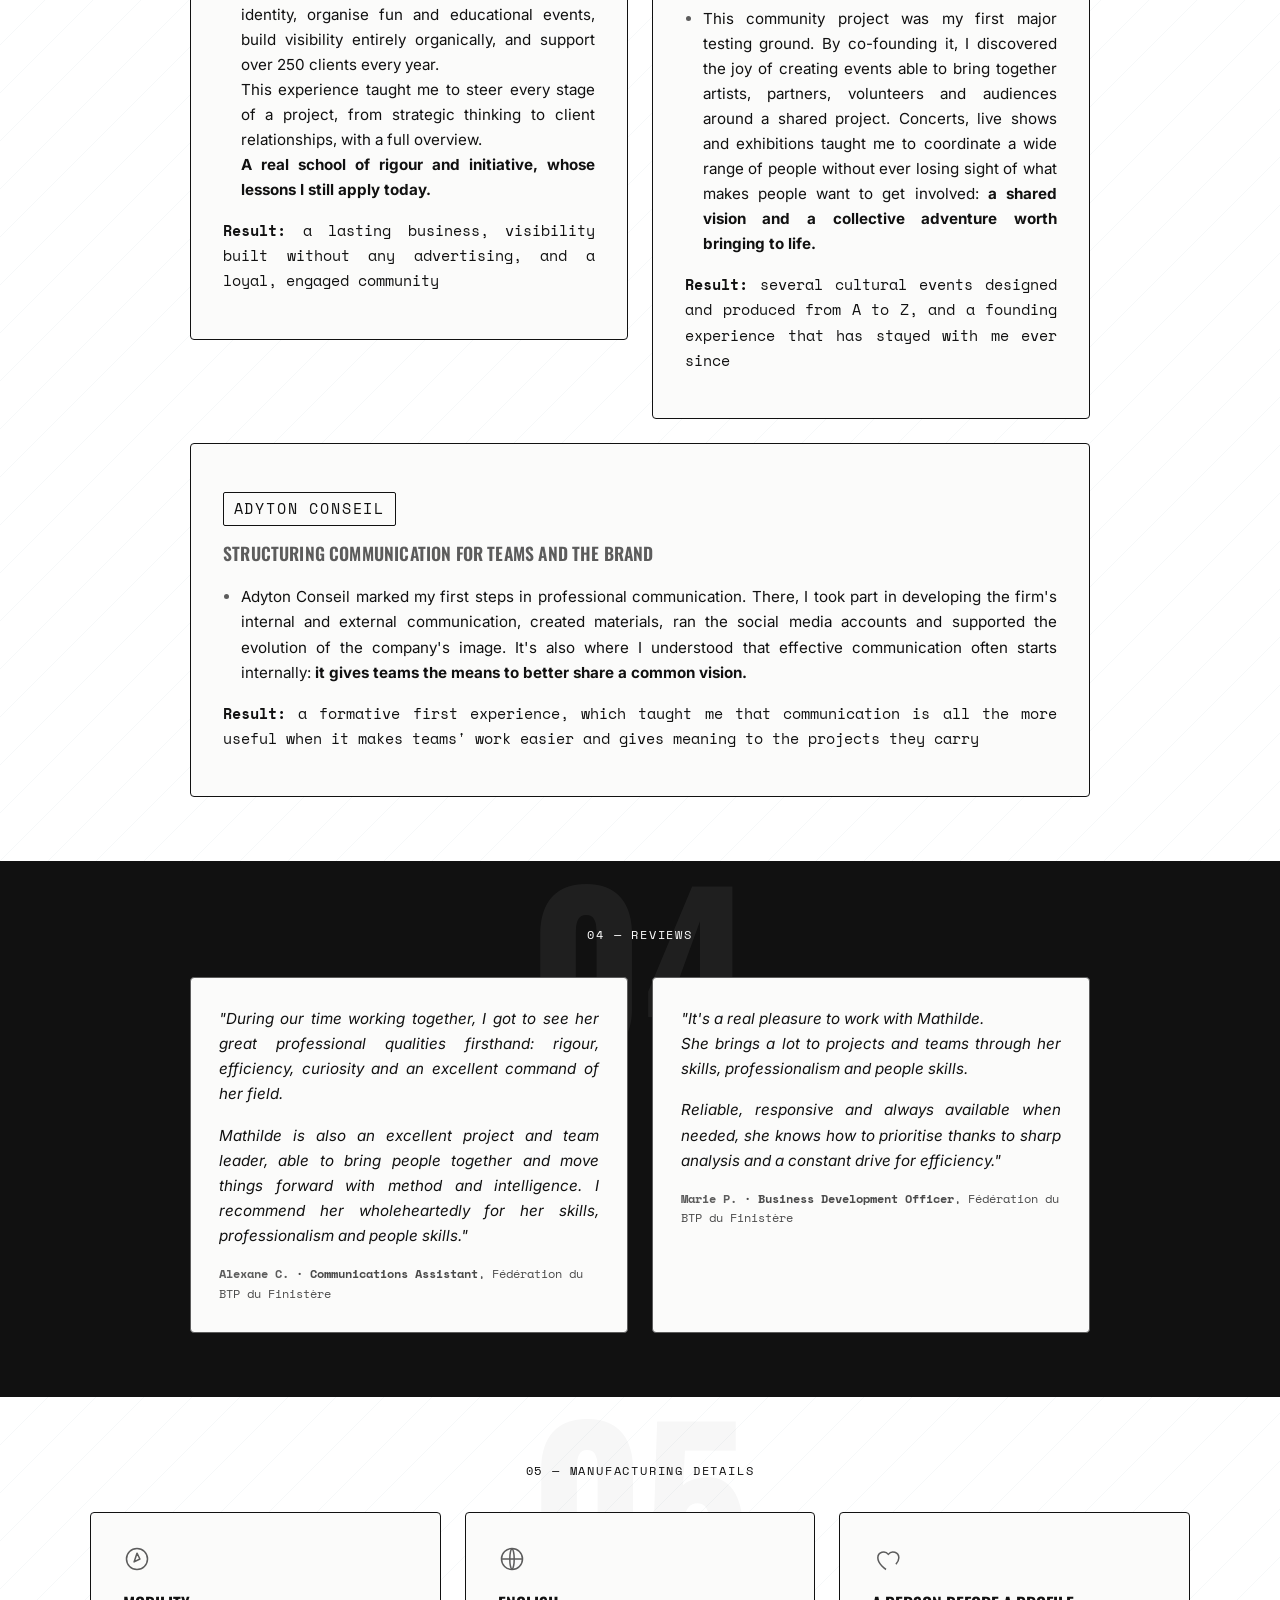
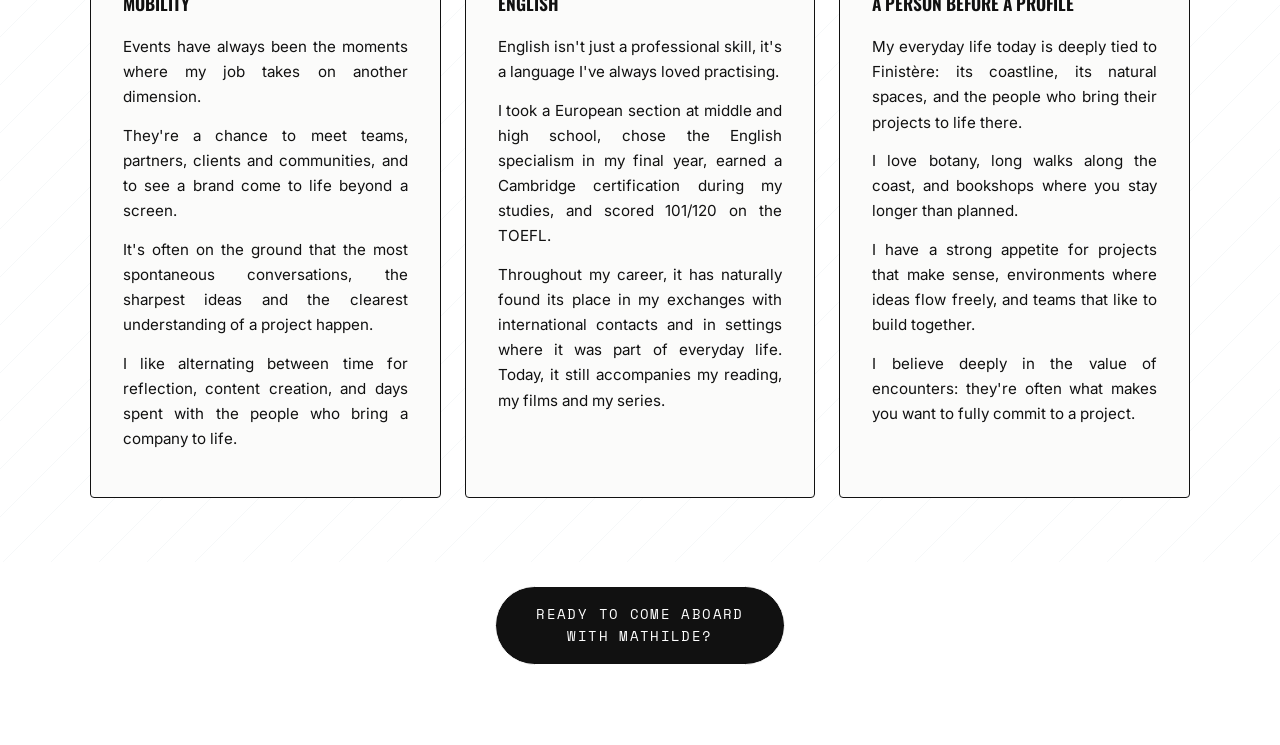
==== commit 151ab713: "Update index.html" ====
--- a/en/index.html
+++ b/en/index.html
@@ -7,7 +7,7 @@
 <meta name="description" content="A new profile is about to join the AFS team.">
 <link rel="preconnect" href="https://fonts.googleapis.com">
 <link rel="preconnect" href="https://fonts.gstatic.com" crossorigin>
-<link href="https://fonts.googleapis.com/css2?family=Fraunces:ital,opsz,wght@0,9..144,400;0,9..144,600;1,9..144,500&family=Inter:wght@400;500;600&family=Oswald:wght@700&family=Space+Mono:wght@400;700&display=swap" rel="stylesheet">
+<link href="https://fonts.googleapis.com/css2?family=Fraunces:ital,opsz,wght@0,9..144,400;1,9..144,500&family=Inter:wght@400;500;600&family=Oswald:wght@500;600;700&family=Space+Mono:wght@400;700&display=swap" rel="stylesheet">
 <link rel="stylesheet" href="../style.css">
 </head>
 <body>
@@ -20,25 +20,39 @@
 <a class="lang-toggle" href="../index.html">FR</a>
 
 <header class="hero">
-  <canvas id="wake" aria-hidden="true"></canvas>
-  <div class="hero__inner">
-  <p class="hero__logo">AFS</p>
-<p class="hero__tagline">The foiling spirit since 2009</p>
-<p class="hero__eyebrow">2026 update</p>
-<h1 class="hero__title">A recruit ready to <br>join the AFS adventure!</h1>
-<p class="hero__poetic">
-  <span class="hero__poetic-line">Some new arrivals come in a box.</span><br>
-  <span class="hero__poetic-line">Others start with a meeting.</span><br>
-  <span class="hero__poetic-highlight">What if the next adventure started together?</span>
-</p>
-  <a href="#matieres" class="hero__scroll">
-    <span>Discover</span>
-    <svg width="14" height="20" viewBox="0 0 14 20" fill="none">
-      <path d="M7 1V19M7 19L1 13M7 19L13 13" stroke="currentColor" stroke-width="1.5" stroke-linecap="round" stroke-linejoin="round"/>
-    </svg>
-  </a>
-</div>
+<div class="hero__inner">
+  <div class="hero__brand">
+    <p class="hero__logo">AFS</p>
+    <p class="hero__tagline">The foiling spirit since 2009</p>
+  </div>
+  <p class="hero__eyebrow">2026 update</p>
+  <h1 class="hero__title">A recruit ready to <br>join the AFS adventure</h1>
+  <p class="hero__statement">Some new arrivals come in a box. <br>
+Others start with a meeting.
+<br><strong>What if the next one started together?</strong></p>
+  <a href="#matieres" class="hero__cta">Discover →</a>
+</div>
+<p class="hero__ghost" aria-hidden="true">AFS</p>
 </header>
+
+<div class="stats-bar">
+  <div class="stats-bar__item">
+    <p class="stats-bar__num">13</p>
+    <p class="stats-bar__label">Years of experience</p>
+  </div>
+  <div class="stats-bar__item">
+    <p class="stats-bar__num">2</p>
+    <p class="stats-bar__label">Skillsets in one</p>
+  </div>
+  <div class="stats-bar__item">
+    <p class="stats-bar__num">C1</p>
+    <p class="stats-bar__label">Fluent English</p>
+  </div>
+  <div class="stats-bar__item">
+    <p class="stats-bar__num">100%</p>
+    <p class="stats-bar__label">Mobile</p>
+  </div>
+</div>
 
 <div class="ticker" aria-hidden="true">
  <div class="ticker__track">
@@ -62,111 +76,108 @@
 <main>
 
   <!-- SECTION 01 — RAW MATERIALS -->
-  <section id="matieres" class="section">
+  <section id="matieres" class="section" data-num="01">
     <div class="block" data-reveal>
       <p class="section__num">01 — Raw materials</p>
-      <p class="block__text">Every company has its own culture, habits, strengths and history. When I join a new environment, my first step is always the same: <strong>understand before acting.</strong></p>
-      <p class="block__text">Meet the teams, listen to their needs, get to know the partners, and become familiar with the products and the audiences they serve.</p>
-      <p class="block__text">This immersion phase is essential. It's what then allows me to take ownership of projects quickly, spot opportunities and bring tailored solutions rather than off-the-shelf answers.</p>
+      <p class="block__text"><strong>Every company has its own language. A culture, habits, know-how, and people who bring a project to life every day.</strong></p>
+      <p class="block__text">When I join a new environment, I always start with the same thing: <strong>understand before acting.</strong> Meeting the teams, listening to the people who know the ground, talking with partners, discovering the products, understanding the audiences they speak to... I like taking the time to soak up a world before trying to tell its story.</p>
+      <p class="block__text">This immersion phase is, to me, essential. It's what then allows me to move efficiently, spot the right opportunities and offer solutions built for the context, rather than off-the-shelf answers.</p>
       <p class="block__text">This approach is what allowed me to build events and communications departments from scratch, as well as support already established organisations in their growth.</p>
-      <p class="block__text"><strong>Building on what exists, bringing a fresh perspective and quickly becoming a reliable point of contact for teams: that's how I like to work.</strong></p>
+      <p class="block__text"><strong>Building on what exists, bringing a fresh perspective and quickly becoming a reliable point of contact for teams: that's how I like to practise this job.</strong></p>
     </div>
   </section>
 
   <!-- SECTION 02 — ASSEMBLY -->
-  <section id="assemblage" class="section section--alt">
+  <section id="assemblage" class="section section--alt" data-num="02">
     <p class="section__num section__num--center">02 — Assembly</p>
-    <div class="assemble">
-     <div class="assemble__item" data-reveal>
-  <h3 class="assemble__title">Events</h3>
-  <p><strong>A successful event starts long before its doors open.</strong></p>
-  <p>It takes the right format, a realistic schedule, coordinated suppliers, tracked budgets, anticipated hiccups, and an overview kept right down to the last detail.</p>
-  <p>Over the years, I've organised professional events, partner meetups, institutional milestones, open days and gatherings designed to bring people together. Very different projects, but with one thing in common:<strong> creating moments that bring people together and leave participants with a real brand experience.</strong></p>
-</div>
-<div class="assemble__item" data-reveal>
-  <h3 class="assemble__title">Communication</h3>
-  <p><strong>Useful communication starts with a solid understanding of the ground.</strong></p>
-  <p>It's not just about posting regularly, but about knowing what's worth telling, finding the right angle, adapting the message to the right audience, and creating consistency across every channel.</p>
-  <p>Social media, newsletters, websites, press relations, internal communication or editorial content: <strong>each tool speaks its own language, but they all need to tell the same story.</strong></p>
-</div>
-<div class="assemble__item" data-reveal>
-  <h3 class="assemble__title">Partner relations</h3>
-  <p><strong>Behind every project, there's a human relationship first.</strong></p>
-  <p>Building and maintaining lasting relationships with partners, supporting collaborations, coordinating public statements or representing an organisation at events are all part of my everyday work.</p>
-  <p><strong>I've learned that a network isn't built with contacts alone, but with trust, availability and genuine attention to human relationships.</strong></p>
-</div>
-    </div>
+  <div class="assemble">
+  <div class="stepcard" data-reveal>
+    <svg class="stepcard__icon" viewBox="0 0 24 24" fill="none"><rect x="3" y="5" width="18" height="16" rx="1" stroke="currentColor" stroke-width="1.3"/><path d="M3 9h18M8 3v4M16 3v4" stroke="currentColor" stroke-width="1.3" stroke-linecap="round"/></svg>
+    <h3 class="stepcard__title">Events</h3>
+    <p><strong>A successful event starts well before its doors open.</strong></p>
+    <p>It's born upstream: imagining the right format, building a realistic schedule, coordinating teams, and staying alert, right up to the last moment, to head off any hiccup.</p>
+    <p>Over the years, I've imagined and run professional events, partner meetups, and gatherings designed to bring people together.
+      <p>Very different projects, but always guided by the same drive: <strong>creating moments that bring people together, bring a brand to life, and leave participants with the memory of a great experience.</strong></p>
+  </div>
+  <div class="stepcard" data-reveal>
+    <svg class="stepcard__icon" viewBox="0 0 24 24" fill="none"><path d="M4 4h16v12H8l-4 4V4Z" stroke="currentColor" stroke-width="1.3" stroke-linejoin="round"/></svg>
+    <h3 class="stepcard__title">Communication</h3>
+    <p><strong>Relevant communication starts with a solid understanding of the ground.</strong></p>
+    <p>Before telling a story, I like to listen to the teams, observe how things are actually used, and find the thread that will give meaning to the whole. Only then come the words and the materials.</p>
+    <p>Social media, newsletters, websites, press relations, internal communication or editorial content: each channel speaks its own language, but they all need to tell the same story, consistently.<strong> It's this search for balance between strategy, listening and storytelling that guides the way I communicate.</strong></p>
+  </div>
+  <div class="stepcard" data-reveal>
+    <svg class="stepcard__icon" viewBox="0 0 24 24" fill="none"><circle cx="7" cy="7" r="3" stroke="currentColor" stroke-width="1.3"/><circle cx="17" cy="17" r="3" stroke="currentColor" stroke-width="1.3"/><path d="M9.5 9.5l5 5" stroke="currentColor" stroke-width="1.3" stroke-linecap="round"/></svg>
+    <h3 class="stepcard__title">Partner relations</h3>
+    <p><strong>Behind every project, there are human relationships first.</strong></p>
+    <p>Building and nurturing a network of partners, supporting collaborations, or coordinating public statements are all part of my everyday work.</p>
+    <p>Through my experience, I've learned that a lasting partnership doesn't rest on shared interests alone, but on the quality of exchanges, availability, listening, and the ability to build together. It's this attention to people that, in my view, makes it possible to <strong>create solid collaborations and make people want to commit to a shared project.</strong></p>
+  </div>
+</div>
   </section>
 
   <!-- SECTION 03 — FIELD TESTS -->
-  <section id="tests" class="section">
-    <p class="section__num section__num--center">03 — Field tests</p>
+  <section id="tests" class="section" data-num="03">
+    <p class="section__num section__num--center">03 — Field applications</p>
     <div class="testgrid">
   <article class="testcard" data-reveal>
-    <p class="testcard__company">Fédération du BTP du Finistère <span class="testcard__role">· Communications &amp; Events Manager</span></p>
-<h3 class="testcard__mission">Structuring and bringing to life an events and communications strategy in service of a professional network</h3>
+    <p class="testcard__tag">Fédération du BTP du Finistère</p>
+<h3 class="testcard__mission">Structuring events and communication for a professional federation</h3>
     <ul>
-      <li><strong>Full management of institutional events:</strong> designing formats, coordinating suppliers, handling logistics and budgets, creating materials, analysing outcomes and supporting key member events</li>
-      <li><strong>Co-running the partner network, developing press relations and representing</strong> the Federation among local economic and institutional stakeholders</li>
-      <li><strong>Building and structuring a communications department:</strong> editorial strategy, community management, newsletter overhaul and development of communication tools</li>
+      <li>When I arrived, everything was still to be built. <br>I created the communications and events department, designing a strategy able to support both the teams and the members. I designed institutional events from A to Z, developed communication, ran partner and press relations, and helped raise the organisation's profile among local economic stakeholders. <br><strong>A deeply cross-functional role, where strategy, fieldwork and coordination always move forward together.</strong></li>
     </ul>
    <p class="testcard__result"><strong>Result:</strong> a fully structured communications and events function, events that became genuine highlights for the network, and digital engagement more than doubled in six months</p>
   </article>
 
   <article class="testcard" data-reveal>
-  <p class="testcard__company">Délices du Kae <span class="testcard__role">· Communications &amp; Events Manager</span></p>
-<h3 class="testcard__mission">Bringing a brand to life on the ground and online</h3>
+  <p class="testcard__tag">Délices du Kae</p>
+<h3 class="testcard__mission">Bringing a brand to life, <br>on the ground and online</h3>
     <ul>
-      <li><strong>Designing and coordinating promotional activities, events and workshops:</strong> creating formats, handling logistics, coordinating suppliers and promoting the brand among partners, teams and customers</li>
-      <li><strong>Rolling out a communications strategy for a network of four locations:</strong> editorial direction, content, community management and brand consistency</li>
+      <li>Across a network of four locations, I helped build a shared communications approach while designing events and activities able to bring the brand to life for customers, partners and teams. <br>Between editorial strategy, brand identity, creating standout moments and operational coordination, <strong>I managed to make digital channels and on-the-ground experiences work together to tell a consistent story, whatever the touchpoint.</strong></li>
     </ul>
     <p class="testcard__result"><strong>Result:</strong> events that became genuine local visibility drivers, a harmonised identity across all locations, and communities with lasting stronger engagement</p>
   </article>
 
   <article class="testcard" data-reveal>
-   <p class="testcard__company">Independent activity <span class="testcard__role">· Communications &amp; Events Manager</span></p>
-<h3 class="testcard__mission">Launching and growing a brand by carrying every stage of the project</h3>
+   <p class="testcard__tag">Independent activity</p>
+<h3 class="testcard__mission">Growing a brand from A to Z</h3>
         <ul>
-      <li><strong>Designing and running events and workshops:</strong> creating formats, coordinating speakers and suppliers, handling logistics, related communication and tracking results</li>
-      <li><strong>Building the brand identity, developing visibility, and growing a loyal community</strong> through a communications strategy designed and run independently, building close relationships and providing personalised support to clients and partners</li>
-      <li><strong>Running an independent business:</strong> strategic and operational management, business development, budget tracking and support for over 250 clients a year</li>
-    </ul>
-    <p class="testcard__result"><strong>Result:</strong> a business built and sustained for six years, visibility achieved without any advertising, and a loyal community built around a project carried from A to Z</p>
+      <li>For six years, I ran my own entrepreneurial project. A venture that led me to shape a brand identity, organise fun and educational events, build visibility entirely organically, and support over 250 clients every year. <br>This experience taught me to steer every stage of a project, from strategic thinking to client relationships, with a full overview. <br><strong>A real school of rigour and initiative, whose lessons I still apply today.</strong></li>
+    </ul>
+    <p class="testcard__result"><strong>Result:</strong> a lasting business, visibility built without any advertising, and a loyal, engaged community</p>
       </article>
 
   <article class="testcard" data-reveal>
-   <p class="testcard__company">No Boxes, No Boundaries association <span class="testcard__role">· President &amp; Events Project Lead</span></p>
+   <p class="testcard__tag">No Boxes,<br> No Boundaries association</p>
 <h3 class="testcard__mission">Designing cultural events and bringing a creative community together</h3>
     <ul>
-      <li><strong>Co-founding and running an events organisation:</strong> governance, budgeting, managing volunteer teams and coordinating a network of artistic and technical partners</li>
-      <li><strong>Designing and producing concerts, live shows and exhibitions, press relations, event communication</strong> and building the association's reputation</li>
-    </ul>
-   <p class="testcard__result"><strong>Result:</strong> a founding experience that taught me to build grassroots projects, mobilise communities and bring a collective identity to life</p>
-  </article>
-
-  <article class="testcard" data-reveal>
- <p class="testcard__company">Adyton Conseil <span class="testcard__role">· Communications Officer</span></p>
+      <li>This community project was my first major testing ground. By co-founding it, I discovered the joy of creating events able to bring together artists, partners, volunteers and audiences around a shared project. Concerts, live shows and exhibitions taught me to coordinate a wide range of people without ever losing sight of what makes people want to get involved:<strong> a shared vision and a collective adventure worth bringing to life.</strong></li>
+    </ul>
+   <p class="testcard__result"><strong>Result:</strong> several cultural events designed and produced from A to Z, and a founding experience that has stayed with me ever since</p>
+  </article>
+
+  <article class="testcard" data-reveal>
+  <p class="testcard__tag">Adyton Conseil</p>
 <h3 class="testcard__mission">Structuring communication for teams and the brand</h3>
         <ul>
-      <li><strong>Rolling out internal and external communication for a consulting firm:</strong> creating materials, developing collaborative tools and structuring public messaging</li>
-      <li><strong>Digital community management, content creation</strong> and supporting the transformation of the company's image</li>
-    </ul>
-    <p class="testcard__result"><strong>Result:</strong> the foundations of an approach I still apply today: listen, structure, and put communication to work for teams</p>
+      <li>Adyton Conseil marked my first steps in professional communication. There, I took part in developing the firm's internal and external communication, created materials, ran the social media accounts and supported the evolution of the company's image. It's also where I understood that effective communication often starts internally: <strong>it gives teams the means to better share a common vision.</strong></li>
+    </ul>
+    <p class="testcard__result"><strong>Result:</strong> a formative first experience, which taught me that communication is all the more useful when it makes teams' work easier and gives meaning to the projects they carry</p>
   </article>
 </div>
   </section>
 
   <!-- SECTION 04 — REVIEWS -->
-  <section id="avis" class="section section--alt">
+  <section id="avis" class="section section--alt" data-num="04">
     <p class="section__num section__num--center">04 — Reviews</p>
     <div class="reviews">
       <blockquote class="review" data-reveal>
-  <p class="review__text">"During our time working together, I got to see her great professional qualities firsthand: rigour, efficiency, curiosity and an excellent command of her field. She's someone who is both highly skilled and deeply invested in her projects.</p>
+  <p class="review__text">"During our time working together, I got to see her great professional qualities firsthand: rigour, efficiency, curiosity and an excellent command of her field.</p>
   <p class="review__text">Mathilde is also an excellent project and team leader, able to bring people together and move things forward with method and intelligence. I recommend her wholeheartedly for her skills, professionalism and people skills."</p>
   <footer class="review__author">Alexane C. <span><strong>· Communications Assistant</strong>, Fédération du BTP du Finistère</span></footer>
 </blockquote>
       <blockquote class="review" data-reveal>
-        <p class="review__text">"It's a real pleasure to work with Mathilde. She brings a lot to projects and teams through her skills, professionalism and people skills.</p>
+        <p class="review__text">"It's a real pleasure to work with Mathilde. <br>She brings a lot to projects and teams through her skills, professionalism and people skills.</p>
         <p class="review__text">Reliable, responsive and always available when needed, she knows how to prioritise thanks to sharp analysis and a constant drive for efficiency."</p>
         <footer class="review__author">Marie P. <span><strong>· Business Development Officer</strong>, Fédération du BTP du Finistère</span></footer>
       </blockquote>
@@ -174,49 +185,44 @@
   </section>
 
   <!-- SECTION 05 — MANUFACTURING DETAILS -->
-  <section id="fabrication" class="section">
+  <section id="fabrication" class="section" data-num="05">
     <p class="section__num section__num--center">05 — Manufacturing details</p>
-    <div class="fabrication">
-      <div class="block block--narrow" data-reveal>
-  <h3 class="block__title">Mobility</h3>
-  <p class="block__text">Events have always been the moments where my job takes on another dimension.</p>
-  <p class="block__text">They're a chance to meet teams, partners, clients and communities, and to see a brand come to life beyond a screen. A role that alternates between content creation, coordination, fieldwork, trade shows, competitions and product launches is exactly what I love most about this job.</p>
-</div>
-<div class="block block--narrow" data-reveal>
-  <h3 class="block__title">English</h3>
-  <p class="block__text">English isn't just a professional skill, it's a language I've always loved practising.</p>
-  <p class="block__text">I took a European section at middle and high school, chose an English specialism in my final year, earned a Cambridge certification during my studies, and scored 101/120 on the TOEFL.</p>
-  <p class="block__text">It felt natural, then, to keep a place for English throughout my career, working regularly with international contacts and operating in settings where English was part and parcel of everyday exchanges. Today, it still accompanies my reading as much as the films and series I watch.</p>
-  <p class="block__text">Joining a Breton company with an international reach would be a great way to keep both things I particularly love alive: a strong local footing and a language that's been with me all along.</p>
-</div>
-      <div class="block block--narrow" data-reveal>
-        <h3 class="block__title">A person before a profile</h3>
-        <p class="block__text">My everyday life today is deeply tied to Finistère: its landscapes, its coastline, its natural spaces and the people who bring their projects to life there. I love gardens, plants, long walks along the coast, and bookshops where you stay longer than planned.</p>
-        <p class="block__text">I have a strong appetite for projects that make sense, environments where ideas flow freely, and teams that like to build together. I believe deeply in the value of encounters: they're often what makes you want to fully commit to a project.</p>
-      </div>
-    </div>
+  <div class="assemble fabrication">
+  <div class="stepcard" data-reveal>
+    <svg class="stepcard__icon" viewBox="0 0 24 24" fill="none"><circle cx="12" cy="12" r="9" stroke="currentColor" stroke-width="1.3"/><path d="M12 7l2.5 5-5 2.5L12 7Z" stroke="currentColor" stroke-width="1.3" stroke-linejoin="round"/></svg>
+    <h3 class="stepcard__title">Mobility</h3>
+    <p>Events have always been the moments where my job takes on another dimension.</p>
+    <p>They're a chance to meet teams, partners, clients and communities, and to see a brand come to life beyond a screen.</p>
+      <p>It's often on the ground that the most spontaneous conversations, the sharpest ideas and the clearest understanding of a project happen.</p>
+    <p>I like alternating between time for reflection, content creation, and days spent with the people who bring a company to life.</p>
+  
+  </div>
+  <div class="stepcard" data-reveal>
+    <svg class="stepcard__icon" viewBox="0 0 24 24" fill="none"><circle cx="12" cy="12" r="9" stroke="currentColor" stroke-width="1.3"/><path d="M3 12h18M12 3c2.5 2.5 2.5 15.5 0 18M12 3c-2.5 2.5-2.5 15.5 0 18" stroke="currentColor" stroke-width="1.3"/></svg>
+    <h3 class="stepcard__title">English</h3>
+    <p>English isn't just a professional skill, it's a language I've always loved practising.</p>
+    <p>I took a European section at middle and high school, chose the English specialism in my final year, earned a Cambridge certification during my studies, and scored 101/120 on the TOEFL.</p>
+    <p>Throughout my career, it has naturally found its place in my exchanges with international contacts and in settings where it was part of everyday life. Today, it still accompanies my reading, my films and my series.</p>
+  </div>
+  <div class="stepcard" data-reveal>
+    <svg class="stepcard__icon" viewBox="0 0 24 24" fill="none"><path d="M12 21s-7-4.5-7-10a5 5 0 0 1 9-3 5 5 0 0 1 9 3c0 2.2-1.2 4.1-2.5 5.6" stroke="currentColor" stroke-width="1.3" stroke-linejoin="round"/></svg>
+    <h3 class="stepcard__title">A person before a profile</h3>
+    <p>My everyday life today is deeply tied to Finistère: its coastline, its natural spaces, and the people who bring their projects to life there.</p>
+      <p>I love botany, long walks along the coast, and bookshops where you stay longer than planned.</p>
+    <p>I have a strong appetite for projects that make sense, environments where ideas flow freely, and teams that like to build together.</p>
+    <p>I believe deeply in the value of encounters: they're often what makes you want to fully commit to a project.</p>
+  </div>
+</div>
   </section>
 
  
 </main>
 
 <footer class="footer">
-  <div class="logbook" id="logbookBtn" role="button" tabindex="0" aria-pressed="false">
-    <div class="logbook__content">
-      <div>
-        <p class="logbook__title">Logbook</p>
-        <ul class="logbook__list">
-          <li>✓ 13 years in the field</li>
-          <li>✓ 5 professional worlds explored</li>
-          <li>✓ An events management degree</li>
-          <li>✓ Mobility &amp; English confirmed</li>
-          <li>✓ Curiosity &amp; enthusiasm as driving forces</li>
-        </ul>
-        <p class="logbook__destination">📍 Next destination: Pencran?</p>
-      </div>
-    </div>
-    <p class="logbook__reveal" id="logbookReveal" aria-live="polite">Ready to come aboard with AFS!</p>
-  </div>
+ 
+<div class="order-btn" id="orderBtn" role="button" tabindex="0" aria-pressed="false">
+<span id="orderBtnText">Ready to come aboard<br>with Mathilde?</span>
+</div>
 </footer>
 
 <script src="../script.js"></script>
--- a/style.css
+++ b/style.css
@@ -1,19 +1,20 @@
 :root {
-  --sand: #f7edea;
-  --stone: #dcdcdc;
-  --taupe: #ac9593;
-  --taupe-soft: #a99f8d;
-  --taupe-mid: #93847c;
-  --blue-deep: #224267;
-  --blue-light: #8ca4bd;
-  --blue-lighter: #9eb8d0;
-  --ink: #16161a;
-
-  --bg-alt: color-mix(in srgb, var(--blue-lighter) 18%, var(--sand));
-  --card-bg: color-mix(in srgb, var(--stone) 35%, var(--sand));
+  --sand: #ffffff;
+  --stone: #f2f2f0;
+  --taupe: #b9b9b6;
+  --taupe-soft: #d4d4d2; /* légèrement plus marqué pour que les bordures se voient */
+  --taupe-mid: #4a4a4a;  /* plus foncé qu'avant, remplace le gris trop clair */
+  --blue-deep: #5c5c5c;   /* devient la teinte de gris d'accentuation */
+  --blue-light: #8a8a87;
+  --blue-lighter: #ececea;
+  --ink: #111111;
+
+  --bg-alt: var(--stone);
+  --card-bg: #fbfbfa;
 
   --font-display: 'Fraunces', serif;
   --font-body: 'Inter', sans-serif;
+  --font-headline: 'Oswald', sans-serif;
   --font-mono: 'Space Mono', monospace;
 
   --scroll: 0;
@@ -42,11 +43,11 @@
 :focus-visible { outline: 2px solid var(--blue-deep); outline-offset: 3px; }
 
 /* ---------- Jauge de portance ---------- */
-.gauge { position: fixed; top: 0; right: 0; width: 6px; height: 100vh; background: rgba(34, 66, 103, 0.08); z-index: 50; }
-.gauge__fill { position: absolute; bottom: 0; left: 0; width: 100%; height: calc(var(--scroll) * 100%); background: linear-gradient(to top, var(--blue-deep), var(--blue-lighter)); transition: height 0.1s linear; }
-.gauge__mark { position: absolute; left: 50%; bottom: calc(var(--scroll) * 100%); transform: translate(-50%, 50%); width: 0; height: 0; border-left: 6px solid transparent; border-right: 6px solid transparent; border-bottom: 10px solid var(--blue-deep); transition: bottom 0.1s linear; }
+.gauge { position: fixed; top: 0; right: 0; width: 14px; height: 100vh; background: rgba(17, 17, 17, 0.06); z-index: 50; }
+.gauge__fill { position: absolute; bottom: 0; left: 0; width: 100%; height: calc(var(--scroll) * 100%); background: var(--ink); transition: height 0.1s linear; }
+.gauge__mark { position: absolute; left: 50%; bottom: calc(var(--scroll) * 100%); transform: translate(-50%, 50%); width: 0; height: 0; border-left: 8px solid transparent; border-right: 8px solid transparent; border-bottom: 13px solid var(--ink); transition: bottom 0.1s linear; }
 @media (max-width: 720px) {
-  .gauge { top: 0; left: 0; right: 0; width: 100%; height: 4px; }
+  .gauge { top: 0; left: 0; right: 0; width: 100%; height: 6px; }
   .gauge__fill { height: 100%; width: calc(var(--scroll) * 100%); }
   .gauge__mark { left: calc(var(--scroll) * 100%); bottom: auto; top: 50%; transform: translate(-50%, -50%) rotate(90deg); }
 }
@@ -69,39 +70,41 @@
   transition: background 0.3s ease, color 0.3s ease;
 }
 .lang-toggle:hover { background: var(--blue-deep); color: var(--sand); }
-.lang-toggle { animation: pulse-glow 4s ease-in-out 1; animation-delay: 1.5s; }
+.lang-toggle { animation: pulse-glow 3s ease-in-out infinite; }
 
 /* ---------- Hero ---------- */
 .hero {
   position: relative;
-  min-height: 100vh;
   display: flex;
   align-items: center;
   justify-content: center;
   text-align: center;
   overflow: hidden;
   padding: 2rem;
-  background: radial-gradient(ellipse at 50% 110%, var(--blue-lighter) 0%, transparent 60%), var(--sand);
+   background: var(--sand);
 }
 #wake { position: absolute; inset: 0; width: 100%; height: 100%; pointer-events: none; }
-.hero__inner { position: relative; z-index: 2; max-width: 640px; }
-
+.hero__inner { position: relative; z-index: 2; max-width: 640px; margin: 0 auto; }
+
+.hero__brand { margin-bottom: 2.5rem; }
 .hero__logo {
-  font-family: 'Oswald', sans-serif;
+  font-family: var(--font-headline);
   font-weight: 700;
   text-transform: uppercase;
-  letter-spacing: 0.08em;
-  font-size: 1.4rem;
-  color: var(--ink);
-  margin: 0 0 0.4rem;
+  letter-spacing: 0.12em;
+  font-size: 2rem;
+  color: var(--ink);
+  margin: 0 auto 0.5rem;
+  padding-bottom: 2px;
+  border-bottom: 1px solid var(--taupe-soft);
+  display: inline-block;
 }
 .hero__tagline {
   font-family: var(--font-display);
   font-style: italic;
-  font-weight: 400;
-  font-size: 0.85rem;
-  color: var(--ink);
-  margin: 0 0 2.5rem;
+  font-size: 0.9rem;
+  color: var(--blue-deep);
+  margin: 0.1rem 0 0;
 }
 .hero__eyebrow {
   font-family: var(--font-mono);
@@ -112,39 +115,54 @@
   margin: 0 0 1rem;
 }
 .hero__title {
-  font-family: var(--font-display);
-  font-weight: 600;
-  font-size: clamp(2rem, 5vw, 3.2rem);
-  line-height: 1.15;
-  margin: 0 0 1rem;
-  color: var(--blue-deep);
-}
-.hero__poetic {
-  font-family: var(--font-display);
-  font-style: italic;
-  font-size: 1.05rem;
-  line-height: 1.7;
-  margin: 0 0 3rem;
-}
-.hero__poetic-line { font-weight: 144; color: var(--taupe-mid); }
-.hero__poetic-highlight { font-weight: 400; color: var(--blue-deep); }
-
-.hero__scroll {
-  display: inline-flex;
-  flex-direction: column;
-  align-items: center;
-  gap: 0.5rem;
+  font-family: var(--font-headline);
+  font-weight: 700;
+  text-transform: uppercase;
+  letter-spacing: 0.01em;
+  font-size: clamp(2rem, 5.5vw, 3.4rem);
+  line-height: 1.1;
+  margin: 0 0 1.5rem;
+  color: var(--ink);
+}
+.hero__statement {
+  font-family: var(--ink);
+  font-size: 0.85rem;
+  letter-spacing: 0.08em;
+  line-height: 1.9;
+  color: var(--blue-deep);
+  margin: 0 0 2.5rem;
+}
+.hero__cta {
+  display: inline-block;
+  border: 1.5px solid var(--ink);
+  color: var(--ink);
   text-decoration: none;
-  color: var(--blue-deep);
   font-family: var(--font-mono);
   font-size: 0.8rem;
-  letter-spacing: 0.1em;
-  animation: bob 2.4s ease-in-out infinite;
-}
-@keyframes bob { 0%, 100% { transform: translateY(0); } 50% { transform: translateY(6px); } }
-
+  letter-spacing: 0.15em;
+  text-transform: uppercase;
+  padding: 0.9rem 2rem;
+  transition: background 0.3s ease, color 0.3s ease;
+}
+.hero__cta:hover { background: var(--ink); color: var(--sand); }
+
+.hero__ghost {
+  position: absolute;
+  bottom: -2vw;
+  left: 50%;
+  transform: translateX(-50%);
+  font-family: var(--font-headline);
+  font-weight: 700;
+  font-size: 22vw;
+  letter-spacing: 0.05em;
+  color: rgba(17, 17, 17, 0.035);
+  margin: 0;
+  z-index: 0;
+  pointer-events: none;
+  white-space: nowrap;
+}
 /* ---------- Ticker ---------- */
-.ticker { overflow: hidden; background: var(--blue-deep); padding: 0.9rem 0; }
+.ticker { overflow: hidden; background: var(--ink); padding: 0.9rem 0; }
 .ticker__track { display: flex; width: max-content; animation: ticker 22s linear infinite; }
 .ticker__track span {
   color: var(--sand);
@@ -158,15 +176,52 @@
 @keyframes ticker { from { transform: translateX(0); } to { transform: translateX(-50%); } }
 @media (prefers-reduced-motion: reduce) { .ticker__track { animation: none; flex-wrap: wrap; } }
 
+/* ---------- Stats bar ---------- */
+.stats-bar {
+  display: flex;
+  flex-wrap: wrap;
+  border-top: 2px solid var(--ink);
+  border-bottom: 2px solid var(--ink);
+  background: var(--sand);
+}
+.stats-bar__item {
+  flex: 1 1 160px;
+  text-align: center;
+  padding: 2rem 1.5rem;
+  border-right: 1px solid var(--ink);
+}
+.stats-bar__item:last-child { border-right: none; }
+.stats-bar__num {
+  font-family: var(--font-headline);
+  font-weight: 700;
+  font-size: 2.2rem;
+  color: var(--ink);
+  margin: 0 0 0.3rem;
+}
+.stats-bar__label {
+  font-family: var(--font-mono);
+  font-size: 0.68rem;
+  letter-spacing: 0.1em;
+  text-transform: uppercase;
+  color: var(--ink);
+  margin: 0;
+}
+
 /* ---------- Sections ---------- */
-.section { padding: 6rem 1.5rem; }
-.section--alt { background: var(--bg-alt); }
+.section { padding: 4rem 1.5rem; }
+.section--alt {
+  background: var(--ink);
+}
+.section--alt .section__num {
+  color: var(--sand);
+}
+
 .section__num {
   font-family: var(--font-mono);
   font-size: 0.75rem;
   letter-spacing: 0.15em;
   text-transform: uppercase;
-  color: var(--blue-deep);
+  color: var(--ink);
   text-align: center;
   margin: 0 auto 2rem;
 }
@@ -176,24 +231,57 @@
 /* ---------- Blocks ---------- */
 .block { max-width: 640px; margin: 0 auto; }
 .block--narrow { max-width: 600px; margin: 0 auto 3rem; }
-.block__title { font-family: var(--font-display); font-size: 1.5rem; color: var(--blue-deep); margin: 0 0 1rem; }
+.block__title { font-family: var(--font-display); font-size: 1.5rem; color: var(--ink); margin: 0 0 1rem; }
 .block__text { margin: 0 0 1rem; }
 
 /* ---------- Assemblage ---------- */
-.assemble { display: grid; grid-template-columns: repeat(3, 1fr); gap: 2.5rem; max-width: 1100px; margin: 0 auto; }
+.assemble { display: grid; grid-template-columns: repeat(3, 1fr); gap: 1.5rem; max-width: 1100px; margin: 0 auto; }
 @media (max-width: 900px) { .assemble { grid-template-columns: 1fr; } }
-.assemble__title { text-align: center; font-family: var(--font-display); font-size: 1.25rem; color: var(--blue-deep); margin: 0 0 1rem; }
-.assemble__item p { font-size: 0.95rem; margin: 0 0 1rem; }
-
+
+.stepcard {
+  background: var(--card-bg);
+  border: 1px solid var(--ink);
+  border-radius: 4px;
+  padding: 2rem;
+}
+.stepcard__tag {
+  display: inline-block;
+  font-family: var(--font-mono);
+  font-size: 0.65rem;
+  letter-spacing: 0.12em;
+  color: var(--blue-deep);
+  border: 1px solid var(--blue-deep);
+  padding: 0.2rem 0.6rem;
+  border-radius: 2px;
+  margin: 0 0 1rem;
+}
+.stepcard__icon { width: 28px; height: 28px; color: var(--blue-deep); display: block; margin: 0 0 1rem; }
+.stepcard__title {
+  font-family: var(--font-headline);
+  font-weight: 600;
+  text-transform: uppercase;
+  font-size: 1.1rem;
+  color: var(--ink);
+  margin: 0 0 1rem;
+}
+.stepcard p { font-size: 0.95rem; margin: 0 0 0.85rem; text-align: justify; hyphens: auto; }
 /* ---------- Tests terrain ---------- */
-.testgrid { display: grid; gap: 1.5rem; max-width: 800px; margin: 0 auto; }
-.testcard { background: var(--card-bg); border: 1px solid var(--taupe-soft); border-radius: 4px; padding: 2rem; }
+.testgrid {
+  display: grid;
+  grid-template-columns: repeat(2, 1fr);
+  gap: 1.5rem;
+  align-items: start;
+  max-width: 900px;
+  margin: 0 auto;
+}
+@media (max-width: 800px) { .testgrid { grid-template-columns: 1fr; } }
+.testcard { background: var(--card-bg); border: 1px solid var(--ink); border-radius: 4px; padding: 2rem; }
 .testcard__company {
   font-family: var(--font-mono);
   font-size: 0.75rem;
   letter-spacing: 0.1em;
   text-transform: uppercase;
-  color: var(--taupe-mid);
+  color: var(--ink);
   margin: 0 0 1rem;
 }
 .testcard__role {
@@ -207,16 +295,18 @@
 .testcard__result {
   font-family: var(--font-mono);
   font-size: 0.85rem;
-  color: var(--blue-deep);
+  color: var(--ink);
   font-weight: 400;
   margin-top: 1.25rem;
 }
-.testcard__mission { font-family: var(--font-display); font-size: 1.2rem; color: var(--blue-deep); margin: 0 0 1rem; }
-.testcard p { font-size: 0.95rem; margin: 0 0 0.85rem; }
+.testcard__mission { font-family: var(--font-display); font-size: 1.2rem; color: var(--ink); margin: 0 0 1rem; }
+.testcard p { font-size: 0.95rem; margin: 1rem 0 0.85rem 0; }
 .testcard ul { margin: 0 0 0.85rem; padding-left: 1.1rem; }
 .testcard li { margin: 0 0 0.5rem; font-size: 0.95rem; }
 .testcard li::marker { color: var(--blue-deep); }
-
+.testgrid .testcard:last-child {
+  grid-column: 1 / -1;
+}
 /* ---------- Avis ---------- */
 .reviews { display: grid; grid-template-columns: repeat(2, 1fr); gap: 1.5rem; max-width: 900px; margin: 0 auto; }
 @media (max-width: 700px) { .reviews { grid-template-columns: 1fr; } }
@@ -231,66 +321,129 @@
 .review__author { font-family: var(--font-mono); font-size: 0.75rem; color: var(--blue-deep); font-weight: 700; }
 .review__author span { color: var(--taupe-mid); font-weight: 400; }
 
-/* ---------- Fabrication ---------- */
-.fabrication { display: block; }
 
 /* ---------- CTA final ---------- */
-.footer { text-align: center; padding: 4rem 1.5rem 5rem; }
+.footer { display: flex; flex-direction: column; align-items: center; gap: 2rem; padding: 1.5rem 1.5rem 5rem; }
 
 .logbook {
+  background: var(--card-bg);
+  color: var(--ink);
+  border: 1px solid var(--taupe-soft);
+  border-radius: 8px;
+  padding: 2.25rem 2.5rem;
+  max-width: 420px;
+  text-align: left;
+}
+.logbook__title { font-family: var(--font-mono); font-size: 0.75rem; letter-spacing: 0.15em; text-transform: uppercase; color: var(--blue-deep); margin: 0 0 1.25rem; }
+.logbook__list { list-style: none; padding: 0; margin: 0 0 1.25rem; font-family: var(--font-mono); font-size: 0.85rem; }
+.logbook__list li { margin: 0.3rem 0; }
+.logbook__destination { font-family: var(--font-mono); font-size: 0.85rem; color: var(--blue-deep); margin: 0; }
+
+.order-btn {
+  display: inline-flex;
+  align-items: center;
+  gap: 0.6rem;
+  cursor: pointer;
+  border: 1.5px solid var(--sand);
+  background: var(--ink);
+  color: var(--sand);
+  font-family: var(--font-mono);
+  font-size: 0.85rem;
+  letter-spacing: 0.1em;
+  text-transform: uppercase;
+  padding: 1rem 2.5rem;
+  border-radius: 999px;
+  animation: pulse-glow 3s ease-in-out infinite;
+  transition: background 0.3s ease, color 0.3s ease;
+    text-align: center;
+  justify-content: center;
+}
+.order-btn:hover { background: var(--sand); color: var(--ink); border-color: var(--ink); }
+.order-btn:focus-visible { outline: 2px solid var(--ink); outline-offset: 4px; }
+.order-btn a { color: inherit; text-decoration: none; }
+@keyframes pulse-glow {
+  0%, 100% { box-shadow: 0 0 0 0 rgba(17, 17, 17, 0.18); }
+  50% { box-shadow: 0 0 0 14px rgba(17, 17, 17, 0); }
+}
+@media (prefers-reduced-motion: reduce) { .order-btn { animation: none; } }
+
+:root {
+  --font-headline: 'Oswald', sans-serif;
+  --line: rgba(22, 22, 26, 0.12);
+}
+
+
+
+/* ---------- Ghost numbers derrière les titres de section ---------- */
+.section { position: relative; overflow: hidden; }
+.section[data-num]::before {
+  content: attr(data-num);
+  position: absolute;
+  top: -0.3rem;
+  left: 50%;
+  transform: translateX(-50%);
+  font-family: var(--font-headline);
+  font-weight: 700;
+  font-size: clamp(6rem, 18vw, 13rem);
+  line-height: 1;
+  z-index: 0;
+  pointer-events: none;
+  color: rgba(17, 17, 17, 0.035);
+}
+.section--alt[data-num]::before {
+  color: rgba(255, 255, 255, 0.06);
+}
+
+/* ---------- Titres de section en Oswald ---------- */
+.block__title, .assemble__title, .testcard__mission {
+  font-family: var(--font-headline);
+  font-weight: 600;
+  text-transform: uppercase;
+  letter-spacing: 0.01em;
+  color: var(--blue-deep);
+}
+.block__title { font-size: 1.4rem; }
+.assemble__title { font-size: 1.15rem; }
+.testcard__mission { font-size: 1.1rem; }
+
+/* ---------- Tags "Test 0X" ---------- */
+.testcard__tag {
   display: inline-block;
-  cursor: pointer;
-  background: var(--blue-deep);
-  color: var(--sand);
-  border-radius: 24px;
-  padding: 2.5rem 3rem;
-  max-width: 420px;
-  animation: pulse-glow 3s ease-in-out infinite;
-  transition: padding 0.4s ease, border-radius 0.4s ease;
-}
-.logbook:focus-visible { outline: 2px solid var(--ink); outline-offset: 4px; }
-
-@keyframes pulse-glow {
-  0%, 100% { box-shadow: 0 0 0 0 rgba(34, 66, 103, 0.35); }
-  50% { box-shadow: 0 0 0 14px rgba(34, 66, 103, 0); }
-}
-
-.logbook__content {
-  display: grid;
-  grid-template-rows: 1fr;
-  transition: grid-template-rows 0.4s ease, opacity 0.3s ease;
-  opacity: 1;
-}
-.logbook__content > div { overflow: hidden; }
-
-.logbook__title {
-  font-family: var(--font-mono);
-  font-size: 0.75rem;
-  letter-spacing: 0.15em;
+  font-family: var(--font-mono);
+  font-size: 0.65rem;
+  letter-spacing: 0.12em;
+  text-transform: uppercase;
+  color: var(--ink);
+  border: 1px solid var(--ink);
+  padding: 0.2rem 0.6rem;
+  border-radius: 2px;
+  margin: 0 0 0.75rem;
+}
+
+/* ---------- Footer : centrage robuste + affordance ---------- */
+.footer {
+  display: flex;
+  flex-direction: column;
+  align-items: center;
+  padding-top: 1.5rem;
+}
+.logbook {
+  transition: padding 0.4s ease, border-radius 0.4s ease, transform 0.25s ease, box-shadow 0.25s ease;
+}
+.logbook:hover {
+  transform: translateY(-3px);
+  box-shadow: 0 18px 32px -14px rgba(22, 22, 26, 0.35);
+}
+.logbook__hint {
+  font-family: var(--font-mono);
+  font-size: 0.68rem;
+  letter-spacing: 0.1em;
   text-transform: uppercase;
   color: var(--blue-lighter);
-  margin: 0 0 1.25rem;
-}
-.logbook__list { list-style: none; padding: 0; margin: 0 0 1.25rem; text-align: left; font-family: var(--font-mono); font-size: 0.85rem; }
-.logbook__list li { margin: 0.3rem 0; }
-.logbook__destination { font-family: var(--font-mono); font-size: 0.85rem; color: var(--blue-lighter); margin: 0; }
-
-.logbook__reveal {
-  font-family: var(--font-display);
-  font-style: italic;
-  font-size: 1.15rem;
-  margin: 0;
-  max-height: 0;
-  opacity: 0;
-  overflow: hidden;
-  transition: opacity 0.4s ease 0.15s, max-height 0.4s ease 0.15s;
-}
-
-.logbook.is-revealed .logbook__content { grid-template-rows: 0fr; opacity: 0; }
-.logbook.is-revealed .logbook__reveal { opacity: 1; max-height: 3rem; }
-.logbook.is-revealed {
-  padding: 1.75rem 3rem;
-  border-radius: 999px;
-}
-
-@media (prefers-reduced-motion: reduce) { .logbook { animation: none; } }
+  margin: 1rem 0 0;
+  opacity: 0.85;
+}
+
+#matieres, #tests, #fabrication {
+  background-image: url("data:image/svg+xml,%3Csvg xmlns='http://www.w3.org/2000/svg' width='48' height='48'%3E%3Cpath d='M0 48L48 0M-12 12L12 -12M36 60L60 36' stroke='%23224267' stroke-opacity='0.04' stroke-width='1'/%3E%3C/svg%3E");
+}
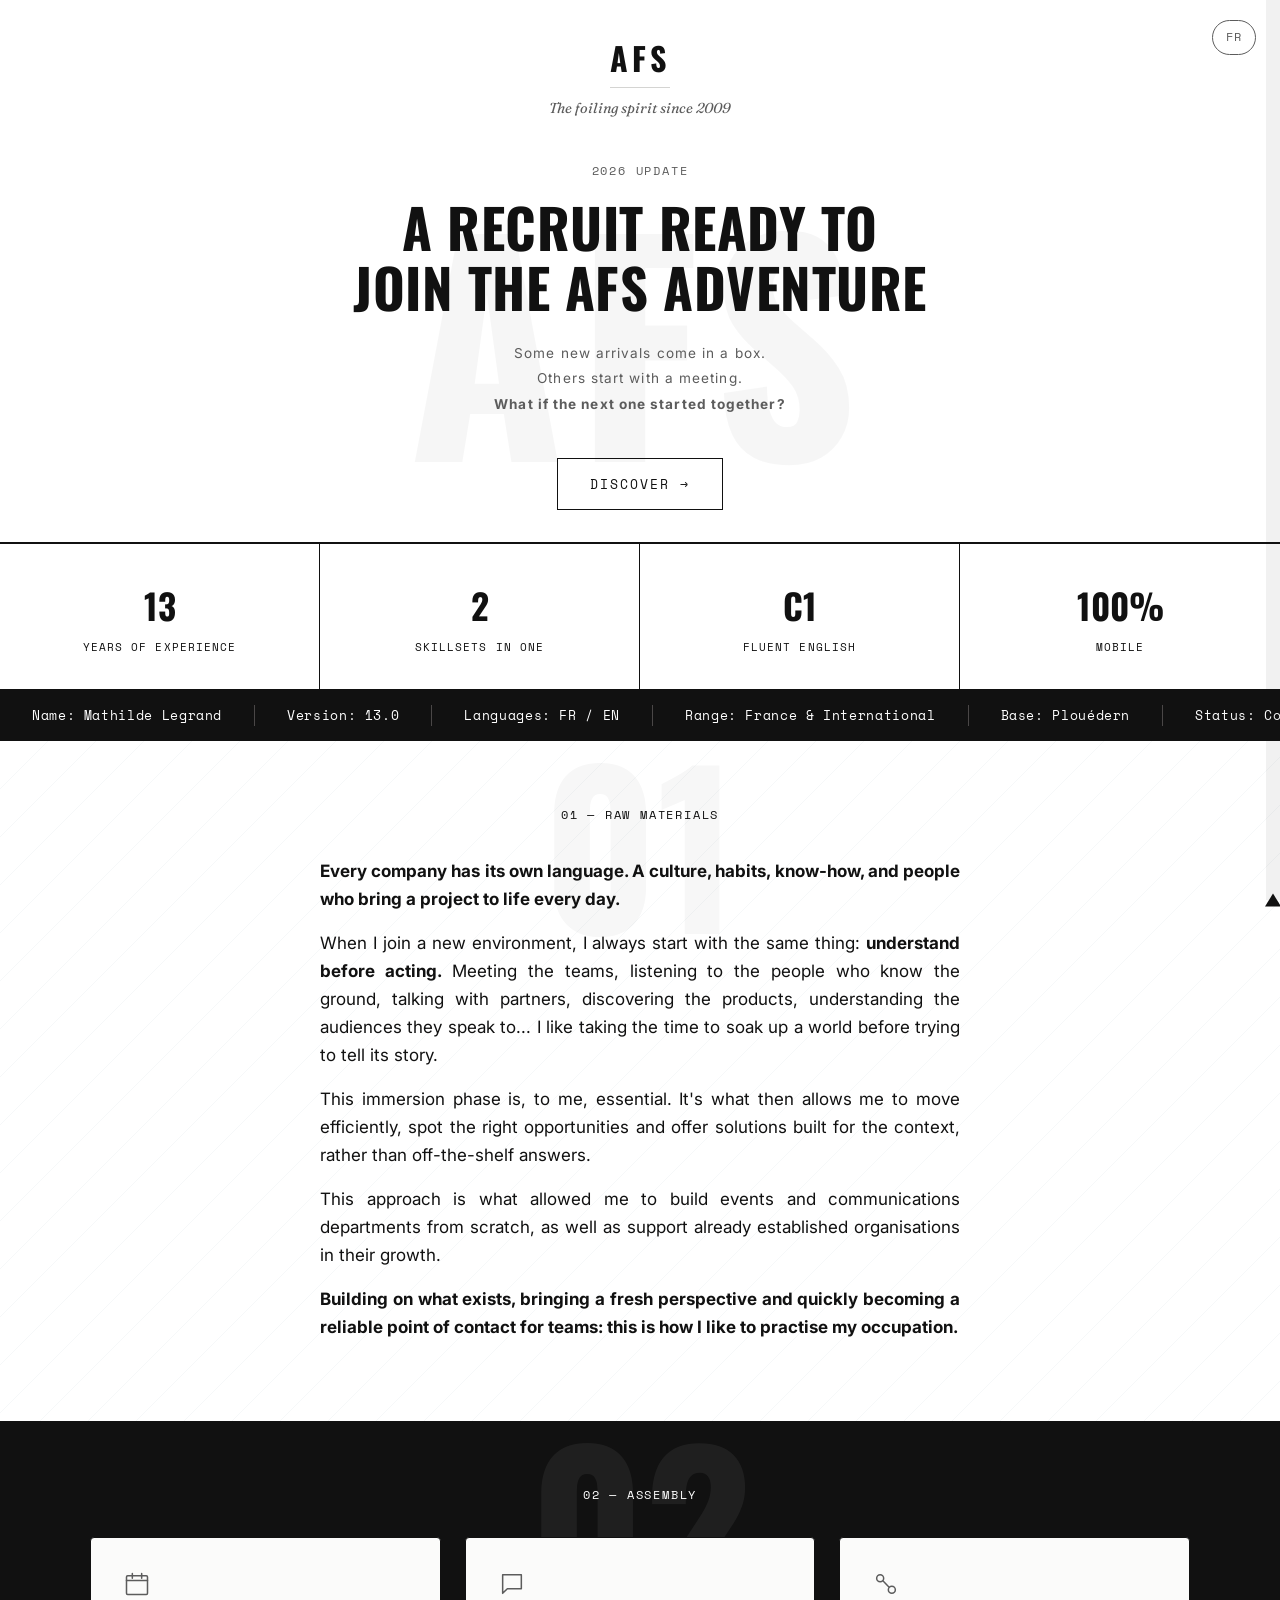
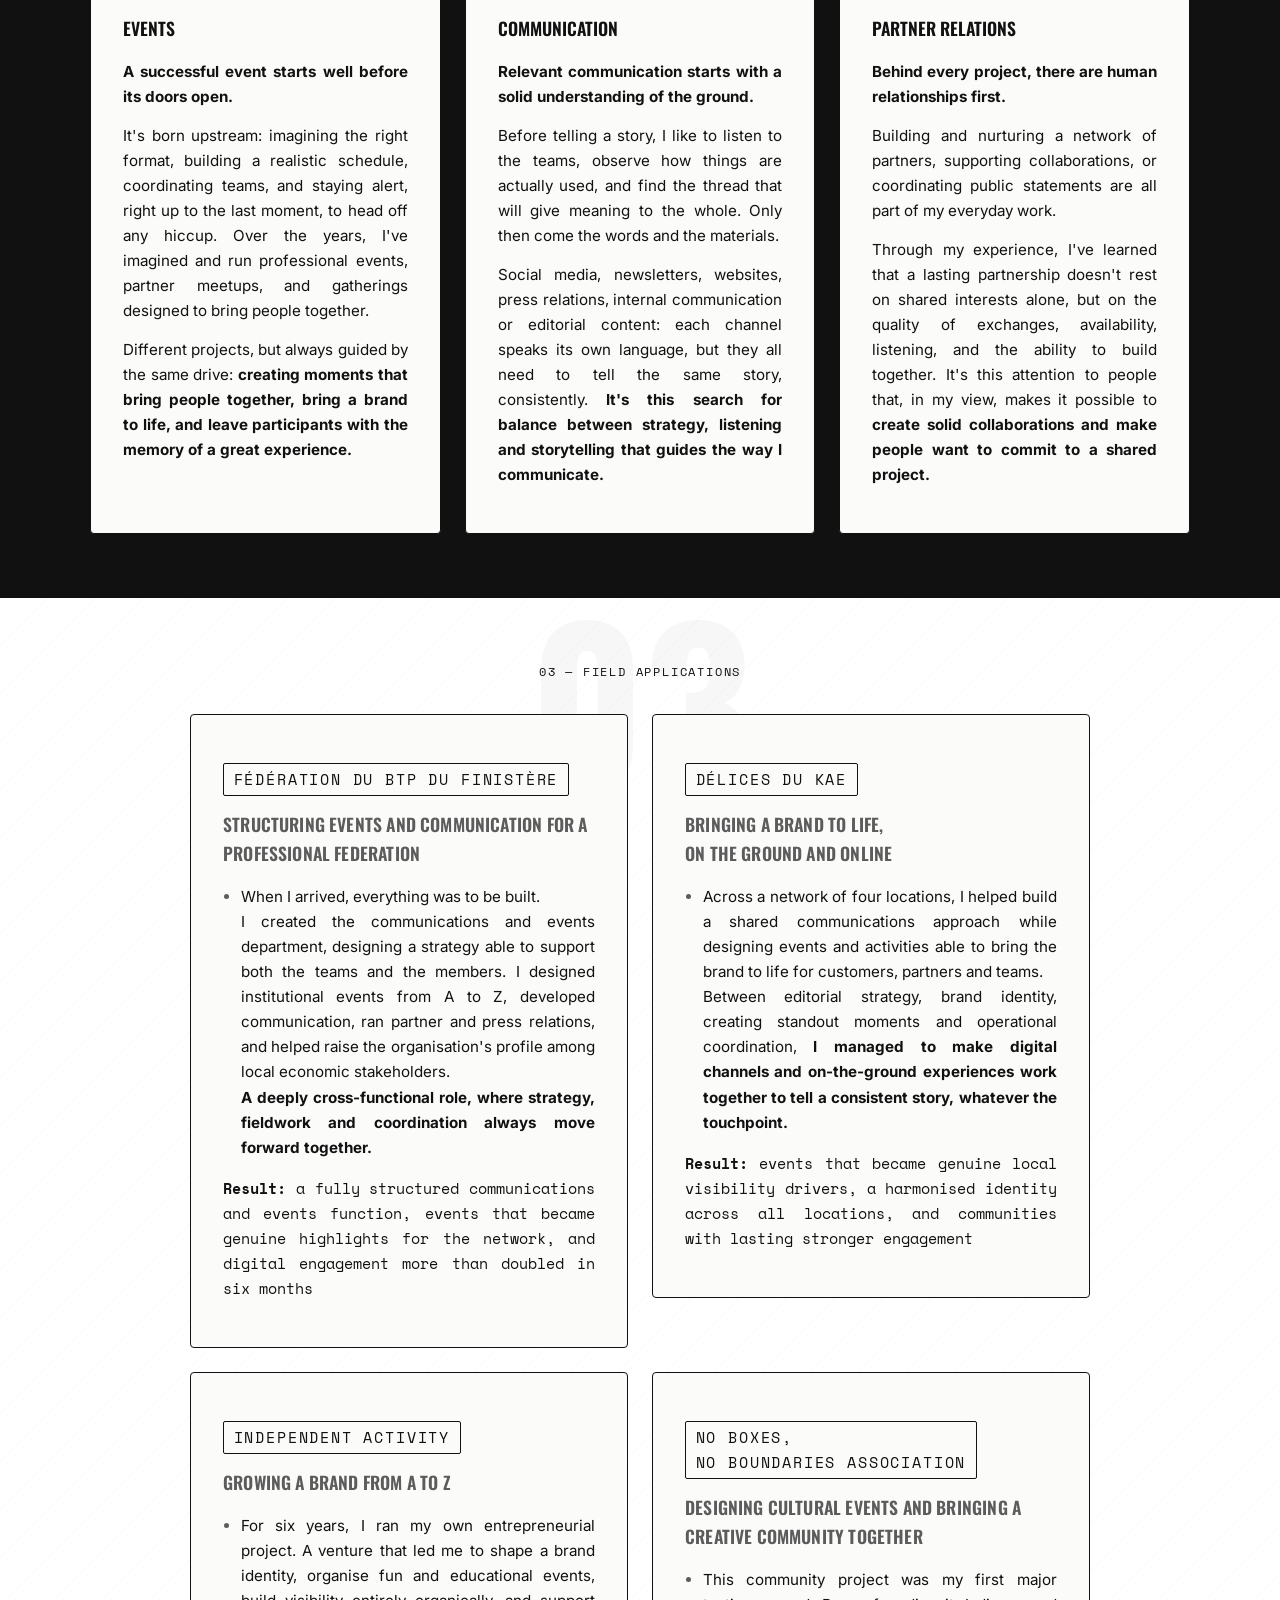
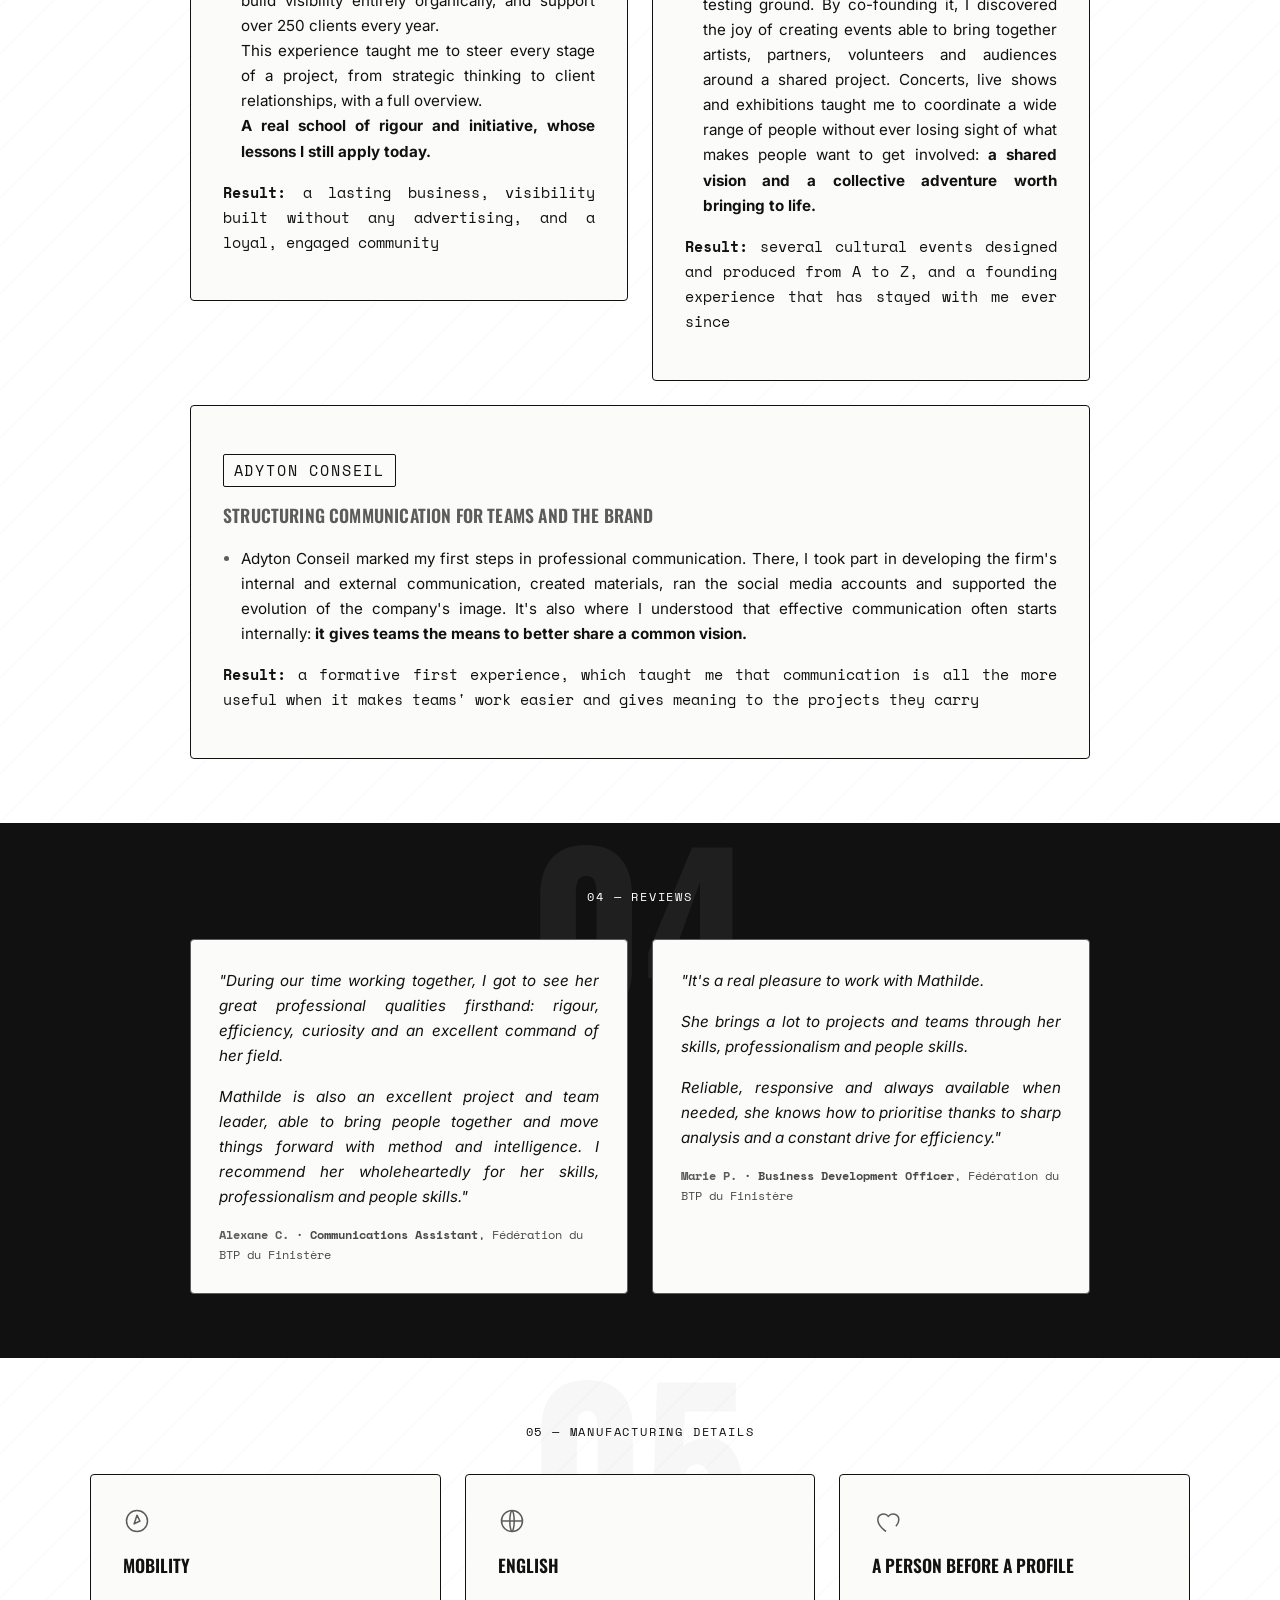
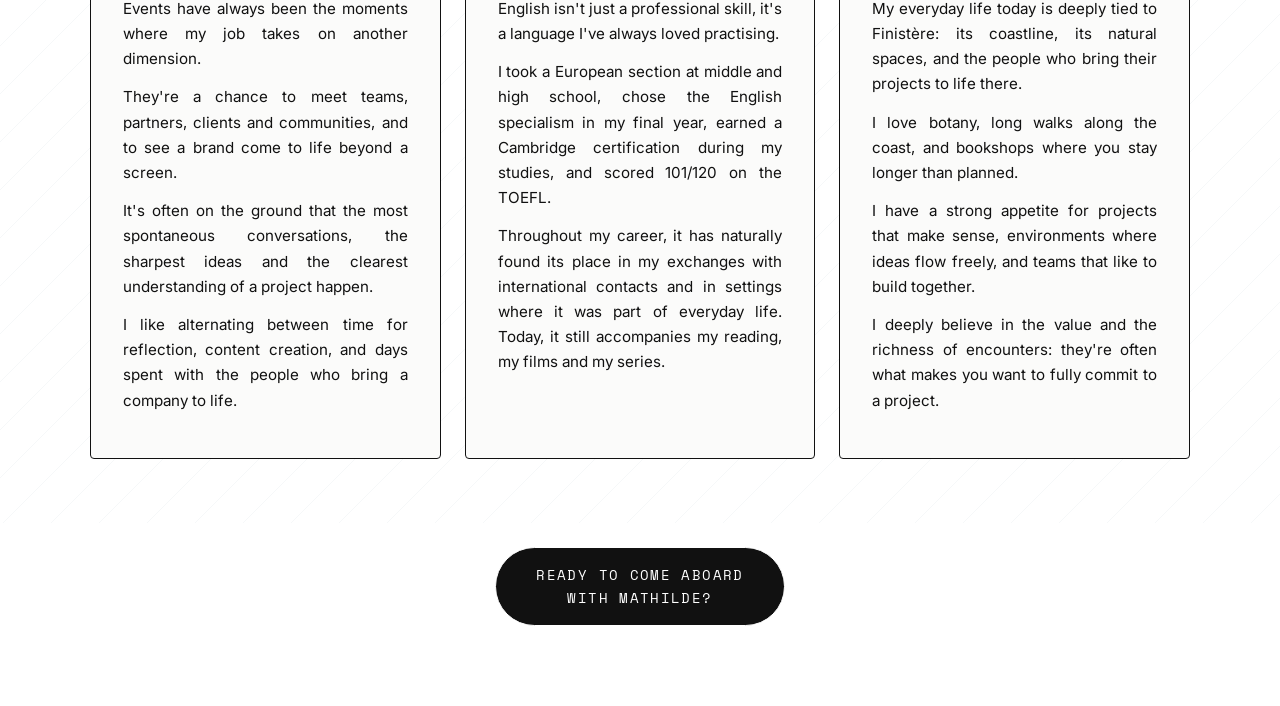
==== commit f0848b7e: "Update index.html" ====
--- a/en/index.html
+++ b/en/index.html
@@ -83,7 +83,7 @@
       <p class="block__text">When I join a new environment, I always start with the same thing: <strong>understand before acting.</strong> Meeting the teams, listening to the people who know the ground, talking with partners, discovering the products, understanding the audiences they speak to... I like taking the time to soak up a world before trying to tell its story.</p>
       <p class="block__text">This immersion phase is, to me, essential. It's what then allows me to move efficiently, spot the right opportunities and offer solutions built for the context, rather than off-the-shelf answers.</p>
       <p class="block__text">This approach is what allowed me to build events and communications departments from scratch, as well as support already established organisations in their growth.</p>
-      <p class="block__text"><strong>Building on what exists, bringing a fresh perspective and quickly becoming a reliable point of contact for teams: that's how I like to practise this job.</strong></p>
+      <p class="block__text"><strong>Building on what exists, bringing a fresh perspective and quickly becoming a reliable point of contact for teams: this is how I like to practise my occupation.</strong></p>
     </div>
   </section>
 
@@ -95,9 +95,8 @@
     <svg class="stepcard__icon" viewBox="0 0 24 24" fill="none"><rect x="3" y="5" width="18" height="16" rx="1" stroke="currentColor" stroke-width="1.3"/><path d="M3 9h18M8 3v4M16 3v4" stroke="currentColor" stroke-width="1.3" stroke-linecap="round"/></svg>
     <h3 class="stepcard__title">Events</h3>
     <p><strong>A successful event starts well before its doors open.</strong></p>
-    <p>It's born upstream: imagining the right format, building a realistic schedule, coordinating teams, and staying alert, right up to the last moment, to head off any hiccup.</p>
-    <p>Over the years, I've imagined and run professional events, partner meetups, and gatherings designed to bring people together.
-      <p>Very different projects, but always guided by the same drive: <strong>creating moments that bring people together, bring a brand to life, and leave participants with the memory of a great experience.</strong></p>
+    <p>It's born upstream: imagining the right format, building a realistic schedule, coordinating teams, and staying alert, right up to the last moment, to head off any hiccup. Over the years, I've imagined and run professional events, partner meetups, and gatherings designed to bring people together.
+      <p>Different projects, but always guided by the same drive: <strong>creating moments that bring people together, bring a brand to life, and leave participants with the memory of a great experience.</strong></p>
   </div>
   <div class="stepcard" data-reveal>
     <svg class="stepcard__icon" viewBox="0 0 24 24" fill="none"><path d="M4 4h16v12H8l-4 4V4Z" stroke="currentColor" stroke-width="1.3" stroke-linejoin="round"/></svg>
@@ -124,7 +123,7 @@
     <p class="testcard__tag">Fédération du BTP du Finistère</p>
 <h3 class="testcard__mission">Structuring events and communication for a professional federation</h3>
     <ul>
-      <li>When I arrived, everything was still to be built. <br>I created the communications and events department, designing a strategy able to support both the teams and the members. I designed institutional events from A to Z, developed communication, ran partner and press relations, and helped raise the organisation's profile among local economic stakeholders. <br><strong>A deeply cross-functional role, where strategy, fieldwork and coordination always move forward together.</strong></li>
+      <li>When I arrived, everything was to be built. <br>I created the communications and events department, designing a strategy able to support both the teams and the members. I designed institutional events from A to Z, developed communication, ran partner and press relations, and helped raise the organisation's profile among local economic stakeholders. <br><strong>A deeply cross-functional role, where strategy, fieldwork and coordination always move forward together.</strong></li>
     </ul>
    <p class="testcard__result"><strong>Result:</strong> a fully structured communications and events function, events that became genuine highlights for the network, and digital engagement more than doubled in six months</p>
   </article>
@@ -148,7 +147,7 @@
       </article>
 
   <article class="testcard" data-reveal>
-   <p class="testcard__tag">No Boxes,<br> No Boundaries association</p>
+   <p class="testcard__tag">No Boxes, <br>No Boundaries association</p>
 <h3 class="testcard__mission">Designing cultural events and bringing a creative community together</h3>
     <ul>
       <li>This community project was my first major testing ground. By co-founding it, I discovered the joy of creating events able to bring together artists, partners, volunteers and audiences around a shared project. Concerts, live shows and exhibitions taught me to coordinate a wide range of people without ever losing sight of what makes people want to get involved:<strong> a shared vision and a collective adventure worth bringing to life.</strong></li>
@@ -177,7 +176,8 @@
   <footer class="review__author">Alexane C. <span><strong>· Communications Assistant</strong>, Fédération du BTP du Finistère</span></footer>
 </blockquote>
       <blockquote class="review" data-reveal>
-        <p class="review__text">"It's a real pleasure to work with Mathilde. <br>She brings a lot to projects and teams through her skills, professionalism and people skills.</p>
+        <p class="review__text">"It's a real pleasure to work with Mathilde. </p>
+        <p class="review__text">She brings a lot to projects and teams through her skills, professionalism and people skills.</p>
         <p class="review__text">Reliable, responsive and always available when needed, she knows how to prioritise thanks to sharp analysis and a constant drive for efficiency."</p>
         <footer class="review__author">Marie P. <span><strong>· Business Development Officer</strong>, Fédération du BTP du Finistère</span></footer>
       </blockquote>
@@ -210,7 +210,7 @@
     <p>My everyday life today is deeply tied to Finistère: its coastline, its natural spaces, and the people who bring their projects to life there.</p>
       <p>I love botany, long walks along the coast, and bookshops where you stay longer than planned.</p>
     <p>I have a strong appetite for projects that make sense, environments where ideas flow freely, and teams that like to build together.</p>
-    <p>I believe deeply in the value of encounters: they're often what makes you want to fully commit to a project.</p>
+    <p>I deeply believe in the value and the richness of encounters: they're often what makes you want to fully commit to a project.</p>
   </div>
 </div>
   </section>
